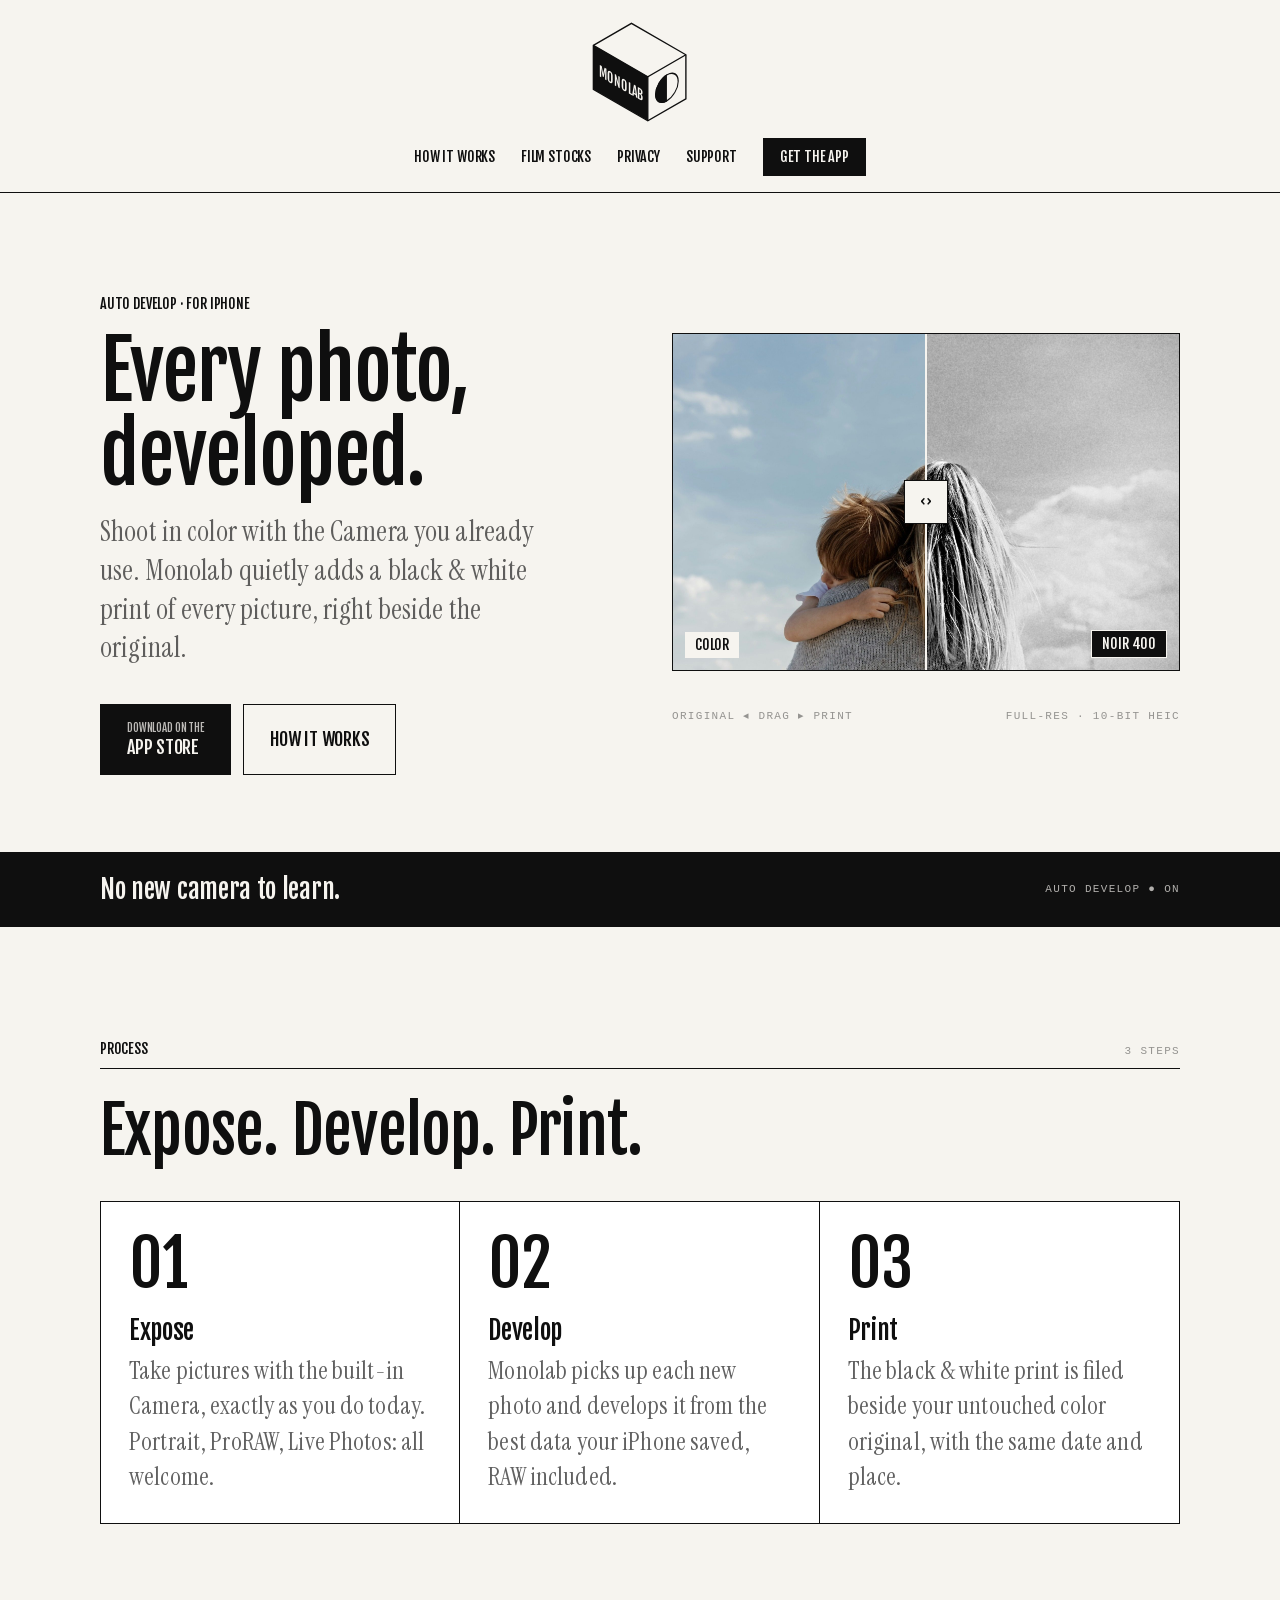
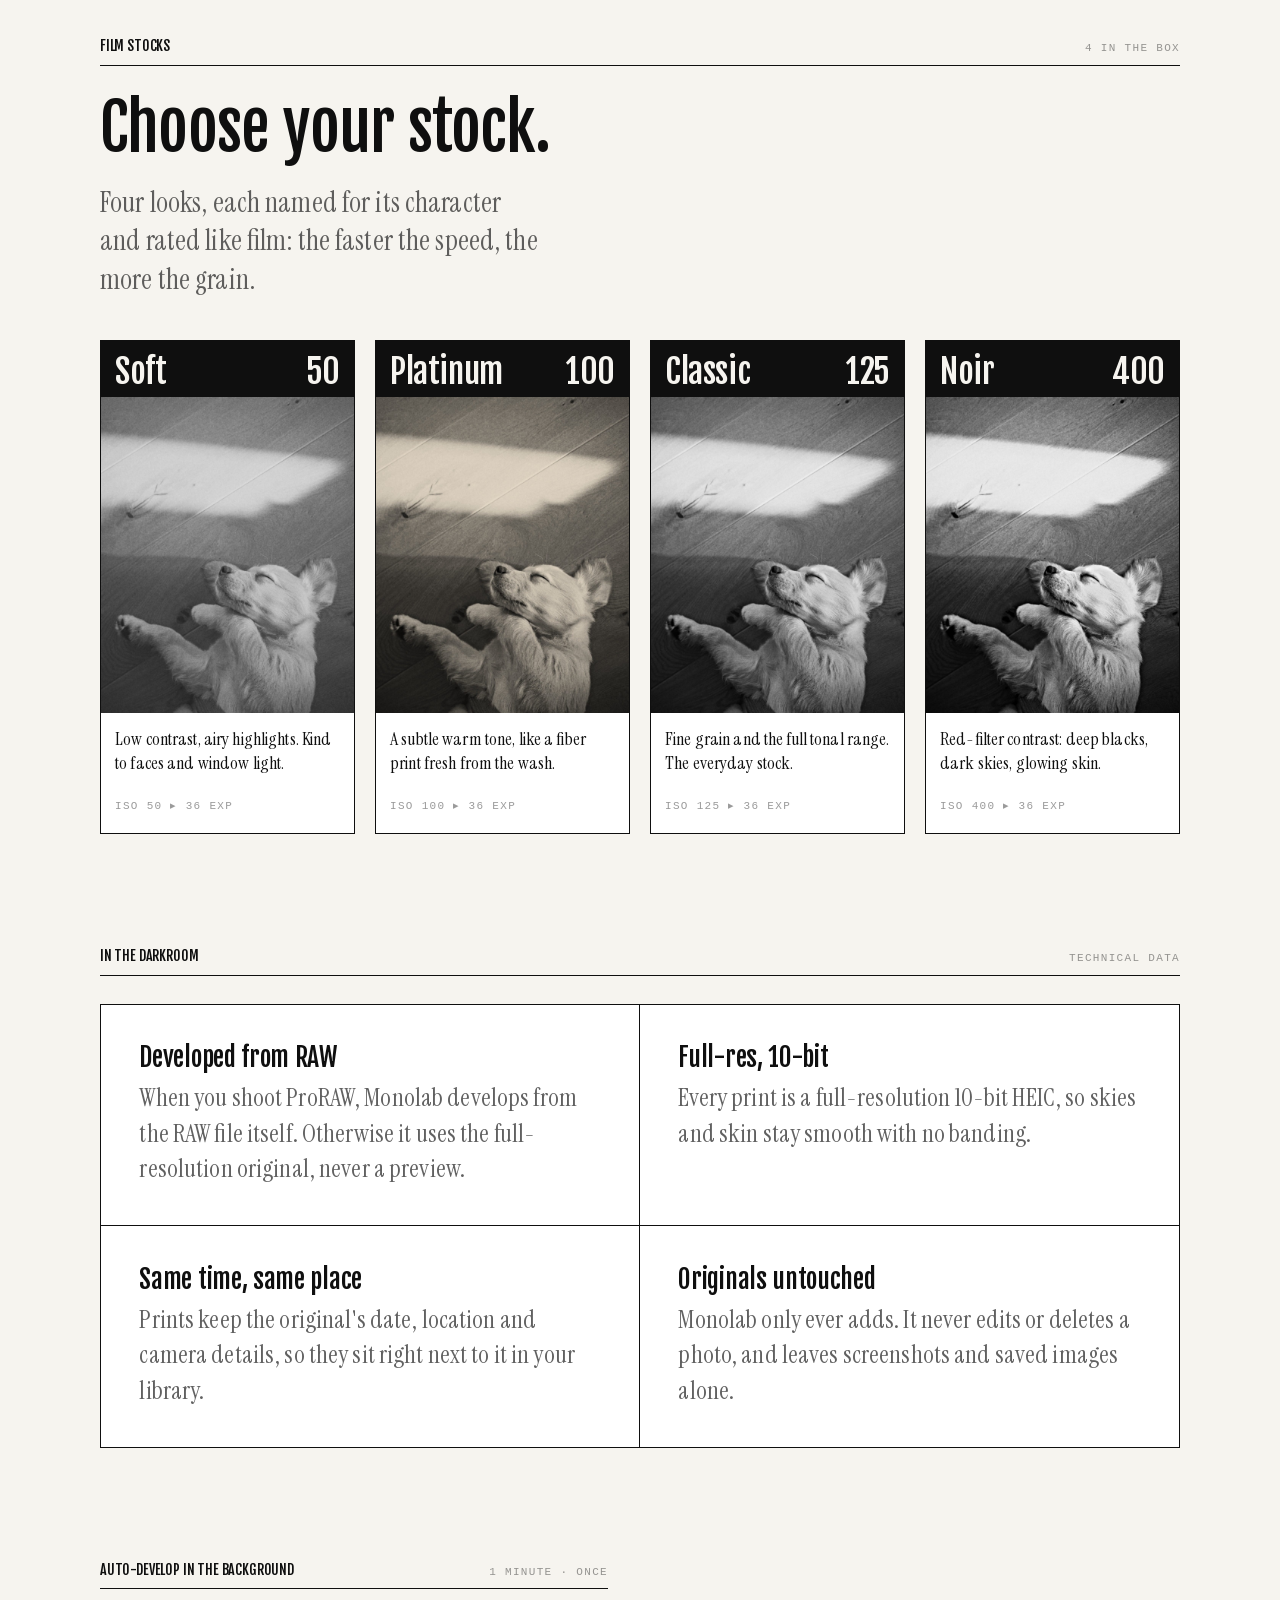
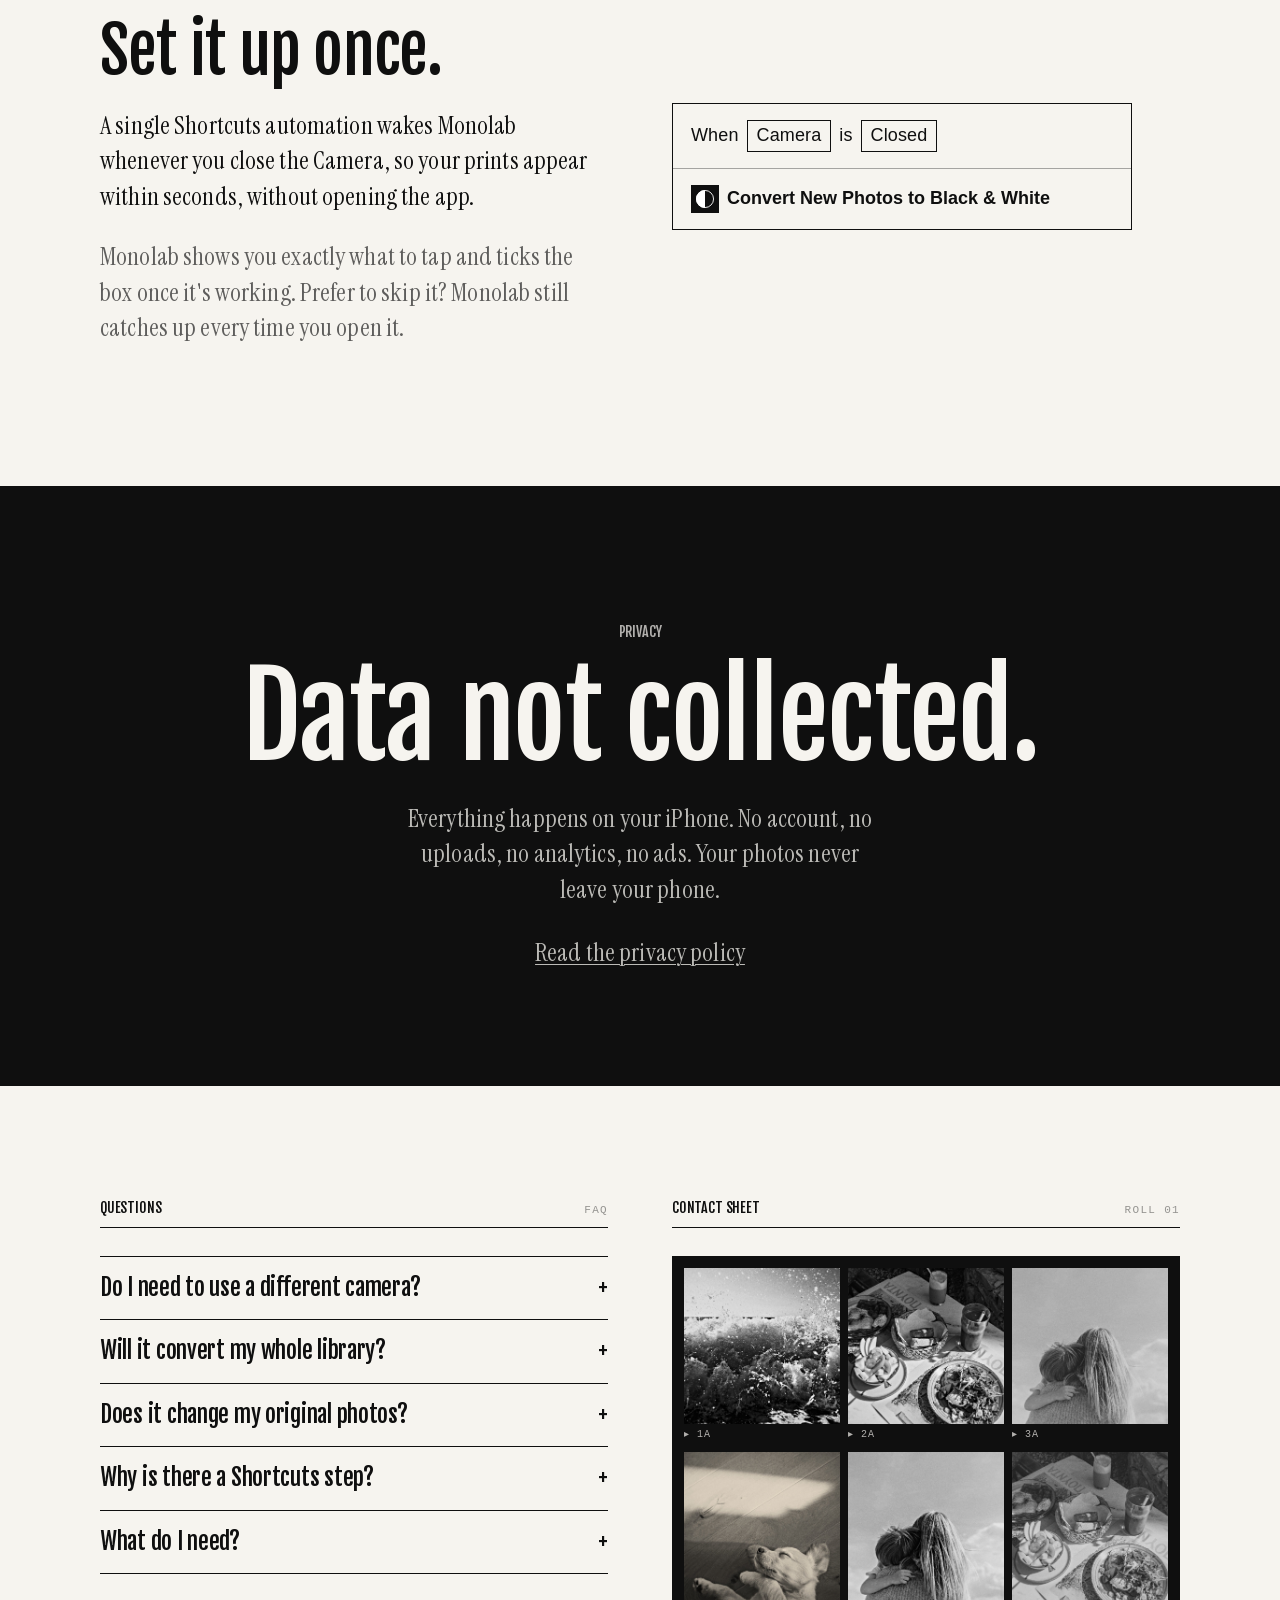
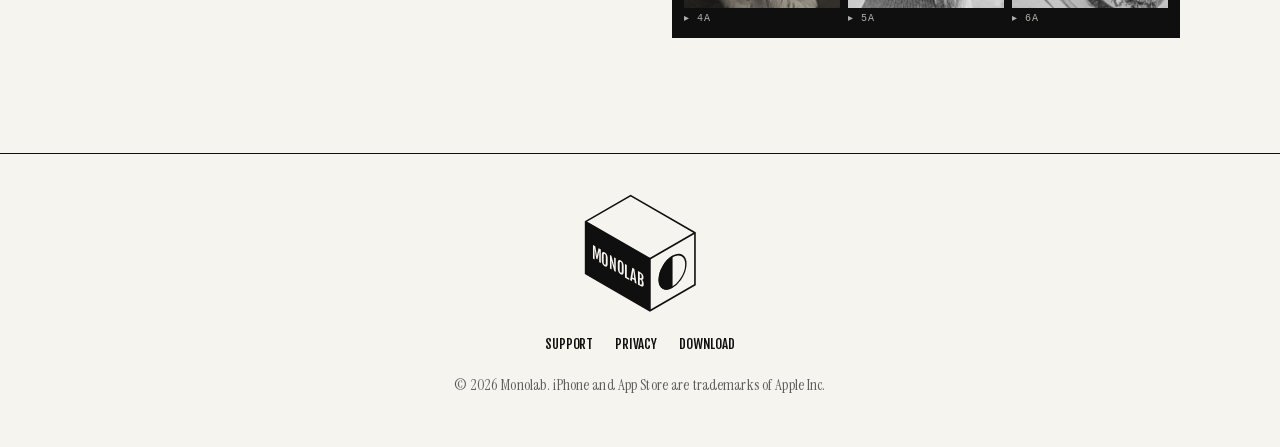
==== index.html @ 135d8c30 "Publish the Monolab website: home, support and privacy pages Copied from website/ in the app reposit" ====
<!doctype html>
<html lang="en">
<head>
  <meta charset="utf-8">
  <meta name="viewport" content="width=device-width, initial-scale=1">
  <title>Monolab — Every photo, developed in black &amp; white</title>
  <meta name="description" content="Shoot in color with the iPhone Camera. Monolab develops a black & white print of every photo, automatically, from the best data your iPhone saved.">
  <meta property="og:title" content="Monolab — Every photo, developed">
  <meta property="og:description" content="Shoot in color. Monolab adds a black & white print of every photo, automatically.">
  <meta property="og:image" content="images/family-noir.jpg">
  <meta name="theme-color" content="#f6f4ef">
  <link rel="icon" href="images/icon.png">
  <link rel="apple-touch-icon" href="images/icon.png">
  <link rel="preload" href="fonts/FjallaOne-Regular.woff2" as="font" type="font/woff2" crossorigin>
  <link rel="preload" href="fonts/InstrumentSerif-Regular.woff2" as="font" type="font/woff2" crossorigin>
  <link rel="stylesheet" href="styles.css">
</head>
<body>

<header class="site-header">
  <div class="wrap">
    <a class="wordmark" href="./" aria-label="Monolab home"><svg class="wordmark" viewBox="-1.36 -1.36 95.27 100.16" width="95.27" height="100.16" role="img" aria-label="Monolab"><polygon points="0,22 38.11,0 92.54,31.43 54.44,53.43" fill="#f6f4ef"/><g transform="matrix(0.87,0.5,0,1,0,22)"><rect width="62.86" height="44" fill="#0f0f0f"/><text x="31.43" y="27.81" font-family="Fjalla One" font-size="13.83" letter-spacing="-0.17" fill="#f6f4ef" text-anchor="middle">MONOLAB</text></g><g transform="matrix(0.87,-0.5,0,1,54.44,53.43)"><rect width="44" height="44" fill="#f6f4ef"/><circle cx="22" cy="22" r="12.96" fill="none" stroke="#0f0f0f" stroke-width="1.36"/><path d="M22 8.36a13.64 13.64 0 0 0 0 27.28z" fill="#0f0f0f"/></g><g fill="none" stroke="#0f0f0f" stroke-width="1.36" stroke-linejoin="miter" stroke-linecap="butt"><polygon points="0,22 38.11,0 92.54,31.43 92.54,75.43 54.44,97.43 0,66"/><polyline points="0,22 54.44,53.43 92.54,31.43"/><polyline points="54.44,53.43 54.44,97.43"/></g></svg></a>
    <nav class="nav" aria-label="Main">
      <a href="#how">How it works</a>
      <a href="#stocks">Film stocks</a>
      <a href="#privacy">Privacy</a>
      <a href="support.html">Support</a>
      <!-- Replace # with your App Store link once the app is live. -->
      <a class="btn" href="#download">Get the app</a>
    </nav>
  </div>
</header>

<main>

  <section class="hero">
    <div class="wrap hero-grid">
      <div>
        <p class="label">Auto develop · for iPhone</p>
        <h1 class="h-display" style="margin-top:18px">Every photo, developed.</h1>
        <p class="lede">Shoot in color with the Camera you already use. Monolab quietly adds a black &amp; white print of every picture, right beside the original.</p>
        <div class="cta" id="download">
          <!-- Swap for Apple's official "Download on the App Store" badge and your app link at launch. -->
          <a class="btn" href="#"><span><small>Download on the</small>App Store</span></a>
          <a class="btn btn--ghost" href="#how">How it works</a>
        </div>
      </div>

      <figure style="margin:0">
        <div class="compare" style="--pos:50%">
          <img src="images/family-color.jpg" alt="A color photo of a mother carrying her child under a blue, cloudy sky" width="2000" height="1333">
          <img class="after" src="images/family-noir.jpg" alt="The same photo developed by Monolab in black and white, with a darkened sky" width="2000" height="1333">
          <div class="divider"></div>
          <div class="handle" aria-hidden="true">‹›</div>
          <span class="tag tag--left label">Color</span>
          <span class="tag tag--right label">Noir 400</span>
          <input type="range" min="0" max="100" value="50" aria-label="Drag to compare the color original and the black and white print">
        </div>
        <figcaption class="caption"><span class="edge">ORIGINAL ◂ DRAG ▸ PRINT</span><span class="edge">FULL-RES · 10-BIT HEIC</span></figcaption>
      </figure>
    </div>
  </section>

  <div class="strip">
    <div class="wrap">
      <p class="h3">No new camera to learn.</p>
      <p class="edge">AUTO DEVELOP ● ON</p>
    </div>
  </div>

  <section class="section" id="how">
    <div class="wrap">
      <div class="section-label"><span class="label">Process</span><span class="edge">3 STEPS</span></div>
      <h2 class="h2">Expose. Develop. Print.</h2>
      <div class="box steps" style="margin-top:36px">
        <div>
          <span class="num">01</span>
          <h3 class="h3">Expose</h3>
          <p>Take pictures with the built-in Camera, exactly as you do today. Portrait, ProRAW, Live Photos: all welcome.</p>
        </div>
        <div>
          <span class="num">02</span>
          <h3 class="h3">Develop</h3>
          <p>Monolab picks up each new photo and develops it from the best data your iPhone saved, RAW included.</p>
        </div>
        <div>
          <span class="num">03</span>
          <h3 class="h3">Print</h3>
          <p>The black &amp; white print is filed beside your untouched color original, with the same date and place.</p>
        </div>
      </div>
    </div>
  </section>

  <section class="section" id="stocks">
    <div class="wrap">
      <div class="section-label"><span class="label">Film stocks</span><span class="edge">4 IN THE BOX</span></div>
      <h2 class="h2">Choose your stock.</h2>
      <p class="lede" style="margin-bottom:40px">Four looks, each named for its character and rated like film: the faster the speed, the more the grain.</p>
      <div class="stocks">
        <article class="stock">
          <header><span class="stock-name">Soft</span><span class="stock-speed">50</span></header>
          <img src="images/dog-soft.jpg" alt="A puppy asleep in a patch of sunlight, in the Soft look" loading="lazy" width="1333" height="2000" style="object-position:50% 78%">
          <div class="body"><p>Low contrast, airy highlights. Kind to faces and window light.</p><span class="edge">ISO 50 ▸ 36 EXP</span></div>
        </article>
        <article class="stock">
          <header><span class="stock-name">Platinum</span><span class="stock-speed">100</span></header>
          <img src="images/dog-platinum.jpg" alt="The sleeping puppy in the warm-toned Platinum look" loading="lazy" width="1333" height="2000" style="object-position:50% 78%">
          <div class="body"><p>A subtle warm tone, like a fiber print fresh from the wash.</p><span class="edge">ISO 100 ▸ 36 EXP</span></div>
        </article>
        <article class="stock">
          <header><span class="stock-name">Classic</span><span class="stock-speed">125</span></header>
          <img src="images/dog-classic.jpg" alt="The sleeping puppy in the Classic look" loading="lazy" width="1333" height="2000" style="object-position:50% 78%">
          <div class="body"><p>Fine grain and the full tonal range. The everyday stock.</p><span class="edge">ISO 125 ▸ 36 EXP</span></div>
        </article>
        <article class="stock">
          <header><span class="stock-name">Noir</span><span class="stock-speed">400</span></header>
          <img src="images/dog-noir.jpg" alt="The sleeping puppy in the high-contrast Noir look" loading="lazy" width="1333" height="2000" style="object-position:50% 78%">
          <div class="body"><p>Red-filter contrast: deep blacks, dark skies, glowing skin.</p><span class="edge">ISO 400 ▸ 36 EXP</span></div>
        </article>
      </div>
    </div>
  </section>

  <section class="section">
    <div class="wrap">
      <div class="section-label"><span class="label">In the darkroom</span><span class="edge">TECHNICAL DATA</span></div>
      <div class="features">
        <div>
          <h3 class="h3">Developed from RAW</h3>
          <p>When you shoot ProRAW, Monolab develops from the RAW file itself. Otherwise it uses the full-resolution original, never a preview.</p>
        </div>
        <div>
          <h3 class="h3">Full-res, 10-bit</h3>
          <p>Every print is a full-resolution 10-bit HEIC, so skies and skin stay smooth with no banding.</p>
        </div>
        <div>
          <h3 class="h3">Same time, same place</h3>
          <p>Prints keep the original's date, location and camera details, so they sit right next to it in your library.</p>
        </div>
        <div>
          <h3 class="h3">Originals untouched</h3>
          <p>Monolab only ever adds. It never edits or deletes a photo, and leaves screenshots and saved images alone.</p>
        </div>
      </div>
    </div>
  </section>

  <section class="section">
    <div class="wrap split">
      <div>
        <div class="section-label"><span class="label">Auto-develop in the background</span><span class="edge">1 MINUTE · ONCE</span></div>
        <h2 class="h2">Set it up once.</h2>
        <div class="prose">
          <p>A single Shortcuts automation wakes Monolab whenever you close the Camera, so your prints appear within seconds, without opening the app.</p>
          <p class="muted">Monolab shows you exactly what to tap and ticks the box once it's working. Prefer to skip it? Monolab still catches up every time you open it.</p>
        </div>
      </div>
      <div class="automation" role="img" aria-label="Shortcuts automation: When Camera is Closed, Convert New Photos to Black and White">
        <div class="row">When <span class="token">Camera</span> is <span class="token">Closed</span></div>
        <div class="row">
          <span class="icon"><svg viewBox="0 0 32 32" aria-hidden="true"><circle cx="16" cy="16" r="15.2" fill="none" stroke="#fff" stroke-width="1.6"/><path d="M16 0a16 16 0 0 0 0 32z" fill="#fff"/></svg></span>
          <strong>Convert New Photos to Black &amp; White</strong>
        </div>
      </div>
    </div>
  </section>

  <section class="privacy-band" id="privacy">
    <div class="wrap">
      <p class="label" style="color:rgba(246,244,239,.7)">Privacy</p>
      <p class="h-display" style="margin-top:18px">Data not collected.</p>
      <p>Everything happens on your iPhone. No account, no uploads, no analytics, no ads. Your photos never leave your phone.</p>
      <p style="margin-top:28px"><a href="privacy.html">Read the privacy policy</a></p>
    </div>
  </section>

  <section class="section" style="padding-top:clamp(64px,9vw,120px)">
    <div class="wrap split" style="align-items:start">
      <div>
        <div class="section-label"><span class="label">Questions</span><span class="edge">FAQ</span></div>
        <div class="faq">
          <details>
            <summary>Do I need to use a different camera?</summary>
            <p>No. Keep using the iPhone's built-in Camera app. Monolab works in the background and adds the black &amp; white prints for you.</p>
          </details>
          <details>
            <summary>Will it convert my whole library?</summary>
            <p>No. Monolab only develops photos taken while “Make black and white copies” is ticked, and skips screenshots and images saved from other apps.</p>
          </details>
          <details>
            <summary>Does it change my original photos?</summary>
            <p>Never. Your color originals stay exactly as they are; Monolab only adds new black &amp; white copies.</p>
          </details>
          <details>
            <summary>Why is there a Shortcuts step?</summary>
            <p>iPhone doesn't let apps run in the background all the time, and only you can create automations. The one-time automation lets iOS wake Monolab whenever you close the Camera.</p>
          </details>
          <details>
            <summary>What do I need?</summary>
            <p>An iPhone running iOS 17 or later. ProRAW is used automatically on iPhones that support it, when you shoot in ProRAW.</p>
          </details>
        </div>
      </div>
      <div>
        <div class="section-label"><span class="label">Contact sheet</span><span class="edge">ROLL 01</span></div>
        <div class="contact">
          <figure><img src="images/beach-noir.jpg" alt=""><figcaption>▸ 1A</figcaption></figure>
          <figure><img src="images/food-classic.jpg" alt=""><figcaption>▸ 2A</figcaption></figure>
          <figure><img src="images/family-soft.jpg" alt=""><figcaption>▸ 3A</figcaption></figure>
          <figure><img src="images/dog-platinum.jpg" alt=""><figcaption>▸ 4A</figcaption></figure>
          <figure><img src="images/family-classic.jpg" alt=""><figcaption>▸ 5A</figcaption></figure>
          <figure><img src="images/food-soft.jpg" alt=""><figcaption>▸ 6A</figcaption></figure>
        </div>
      </div>
    </div>
  </section>

</main>

<footer class="site-footer">
  <div class="wrap" style="text-align:center">
    <div class="row">
      <a class="wordmark" href="./" aria-label="Monolab home"><svg class="wordmark" viewBox="-1.61 -1.61 112.59 118.37" width="112.59" height="118.37" role="img" aria-label="Monolab"><polygon points="0,26 45.03,0 109.37,37.14 64.33,63.14" fill="#f6f4ef"/><g transform="matrix(0.87,0.5,0,1,0,26)"><rect width="74.29" height="52" fill="#0f0f0f"/><text x="37.14" y="32.86" font-family="Fjalla One" font-size="16.34" letter-spacing="-0.2" fill="#f6f4ef" text-anchor="middle">MONOLAB</text></g><g transform="matrix(0.87,-0.5,0,1,64.33,63.14)"><rect width="52" height="52" fill="#f6f4ef"/><circle cx="26" cy="26" r="15.31" fill="none" stroke="#0f0f0f" stroke-width="1.61"/><path d="M26 9.88a16.12 16.12 0 0 0 0 32.24z" fill="#0f0f0f"/></g><g fill="none" stroke="#0f0f0f" stroke-width="1.61" stroke-linejoin="miter" stroke-linecap="butt"><polygon points="0,26 45.03,0 109.37,37.14 109.37,89.14 64.33,115.14 0,78"/><polyline points="0,26 64.33,63.14 109.37,37.14"/><polyline points="64.33,63.14 64.33,115.14"/></g></svg></a>
      <nav aria-label="Footer">
        <a href="support.html">Support</a>
        <a href="privacy.html">Privacy</a>
        <a href="#download">Download</a>
      </nav>
    </div>
    <small>© 2026 Monolab. iPhone and App Store are trademarks of Apple Inc.</small>
  </div>
</footer>

<script>
  // Before/after slider: keep the CSS variable in step with the range input.
  document.querySelectorAll('.compare').forEach(function (el) {
    var input = el.querySelector('input');
    var update = function () { el.style.setProperty('--pos', input.value + '%'); };
    input.addEventListener('input', update);
    update();
  });
</script>
</body>
</html>
---- styles.css ----
/* Monolab — black & white film packaging, on the web.
   Headlines: Fjalla One, a condensed display sans.
   Body: Instrument Serif, a refined, slightly condensed serif. */

@font-face {
  font-family: "Fjalla One";
  src: url("fonts/FjallaOne-Regular.woff2") format("woff2");
  font-weight: 400;
  font-display: swap;
}
@font-face {
  font-family: "Instrument Serif";
  src: url("fonts/InstrumentSerif-Regular.woff2") format("woff2");
  font-weight: 400;
  font-style: normal;
  font-display: swap;
}
@font-face {
  font-family: "Instrument Serif";
  src: url("fonts/InstrumentSerif-Italic.woff2") format("woff2");
  font-weight: 400;
  font-style: italic;
  font-display: swap;
}

:root {
  color-scheme: light;
  --paper: #f6f4ef;
  --panel: #ffffff;
  --ink: #0f0f0f;
  --ink-2: rgba(15, 15, 15, 0.66);
  --ink-3: rgba(15, 15, 15, 0.42);
  --rule: #0f0f0f;
  --border: 1.5px;

  --font-head: "Fjalla One", "Arial Narrow", "Helvetica Neue", Arial, sans-serif;
  --font-body: "Instrument Serif", Georgia, "Times New Roman", serif;
  /* Every piece of Fjalla One text uses this tracking. */
  --track-head: -0.012em;
  --font-edge: ui-monospace, "SF Mono", Menlo, Consolas, monospace;

  --gutter: clamp(16px, 4vw, 40px);
  --max: 1160px;
}

*, *::before, *::after { box-sizing: border-box; }

html { -webkit-text-size-adjust: 100%; }

body {
  margin: 0;
  overflow-x: hidden;
  background: var(--paper);
  color: var(--ink);
  font-family: var(--font-body);
  font-size: clamp(21px, 1.2vw + 16px, 25px);
  line-height: 1.42;
  font-feature-settings: "kern", "liga";
  -webkit-font-smoothing: antialiased;
  text-rendering: optimizeLegibility;
  font-synthesis-weight: none;
  letter-spacing: 0.005em;
}

img { display: block; max-width: 100%; height: auto; }

a { color: inherit; text-decoration-thickness: 1px; text-underline-offset: 3px; }
a:hover { text-decoration-thickness: 2px; }

:focus-visible { outline: 3px solid var(--ink); outline-offset: 3px; }

.wrap { width: 100%; max-width: var(--max); margin: 0 auto; padding: 0 var(--gutter); }

/* ---------- Type ---------- */

.h-display, .h1, .h2, .h3, .label, .btn, .stock-name, .stock-speed, .num {
  font-family: var(--font-head);
  font-weight: 400 !important;
  letter-spacing: var(--track-head);
  line-height: 1.06;
}
.h-display { line-height: 1.04; font-weight: 900; font-size: clamp(52px, 8.4vw, 124px); margin: 0; }
.hero .h-display { font-size: clamp(52px, 6.3vw, 94px); }
@media (max-width: 900px) { .hero .h-display { font-size: clamp(52px, 12vw, 104px); } }
.h1 { line-height: 1.05; font-weight: 900; font-size: clamp(44px, 7vw, 92px); margin: 0; }
.h2 { font-weight: 900; font-size: clamp(36px, 5vw, 64px); margin: 0 0 0.35em; }
.h3 { font-weight: 800; font-size: clamp(22px, 2vw, 28px); margin: 0 0 0.35em; letter-spacing: var(--track-head); line-height: 1.1; }
.label, .btn { text-transform: uppercase; }
.label { font-weight: 800; font-size: 14px; letter-spacing: var(--track-head); line-height: 1; }

.lede { font-size: clamp(22px, 1.6vw + 14px, 28px); line-height: 1.38; color: var(--ink-2); max-width: 34ch; margin: 0.6em 0 0; }
.prose p { max-width: 62ch; margin: 0 0 1em; }
.muted { color: var(--ink-2); }

.edge {
  font-family: var(--font-edge);
  font-size: 11px;
  letter-spacing: 0.12em;
  color: var(--ink-3);
  white-space: nowrap;
  overflow: hidden;
  text-overflow: clip;
}

/* ---------- Building blocks ---------- */

.box { background: var(--panel); border: var(--border) solid var(--rule); }
.band {
  display: flex; align-items: center; justify-content: space-between; gap: 12px;
  background: var(--ink); color: var(--paper);
  padding: 10px 16px;
}
.band .edge { color: rgba(246, 244, 239, 0.7); }

.section-label {
  display: flex; justify-content: space-between; align-items: baseline; gap: 12px;
  border-bottom: var(--border) solid var(--rule);
  padding-bottom: 8px; margin-bottom: 28px;
}

.btn {
  display: inline-flex; align-items: center; justify-content: center; gap: 10px;
  font-weight: 800; font-size: 18px; letter-spacing: var(--track-head); line-height: 1;
  padding: 18px 26px; text-decoration: none;
  background: var(--ink); color: var(--paper); border: var(--border) solid var(--ink);
}
.btn:hover { background: #2a2a2a; }
.btn--ghost { background: transparent; color: var(--ink); }
.btn--ghost:hover { background: var(--ink); color: var(--paper); }
.btn small { display: block; font-size: 11px; letter-spacing: var(--track-head); opacity: 0.75; margin-bottom: 4px; }

/* ---------- Header ---------- */

.site-header { border-bottom: var(--border) solid var(--rule); background: var(--paper); }
/* The film-box wordmark sits centred, with the navigation beneath it. */
.site-header .wrap { display: flex; flex-direction: column; align-items: center; gap: 16px; padding-top: 22px; padding-bottom: 16px; }
.wordmark { display: inline-block; line-height: 0; text-decoration: none; }
.wordmark svg { display: block; height: auto; }
.nav { display: flex; align-items: center; justify-content: center; flex-wrap: wrap; gap: 12px 26px; }
.nav a { font-family: var(--font-head); font-weight: 700; text-transform: uppercase; font-size: 14px; letter-spacing: var(--track-head); text-decoration: none; }
.nav a:hover { text-decoration: underline; }
.nav .btn { padding: 11px 16px; font-size: 14px; }
@media (max-width: 760px) { .nav a:not(.btn) { display: none; } }

/* ---------- Hero ---------- */

.hero { padding: clamp(40px, 7vw, 96px) 0 clamp(40px, 6vw, 80px); }
.hero-grid { display: grid; grid-template-columns: minmax(0, 1fr) minmax(0, 1fr); gap: clamp(28px, 5vw, 72px); align-items: center; }
@media (max-width: 900px) { .hero-grid { grid-template-columns: minmax(0, 1fr); } }
.hero .cta { display: flex; flex-wrap: wrap; gap: 12px; margin-top: 36px; }
.hero .edge { margin-top: 28px; }

/* Before/after comparison */
.compare { position: relative; overflow: hidden; border: var(--border) solid var(--rule); background: var(--ink); aspect-ratio: 3 / 2; user-select: none; touch-action: pan-y; }
.compare img { position: absolute; inset: 0; width: 100%; height: 100%; object-fit: cover; }
.compare .after { clip-path: inset(0 0 0 var(--pos, 50%)); }
.compare .divider { position: absolute; top: 0; bottom: 0; left: var(--pos, 50%); width: 2px; background: var(--paper); transform: translateX(-1px); pointer-events: none; }
.compare .handle {
  position: absolute; top: 50%; left: var(--pos, 50%); transform: translate(-50%, -50%);
  width: 44px; height: 44px; background: var(--paper); border: var(--border) solid var(--ink);
  display: grid; place-items: center; pointer-events: none;
  font-family: var(--font-head); font-weight: 900; font-size: 15px;
}
.compare input { position: absolute; inset: 0; width: 100%; height: 100%; opacity: 0; cursor: ew-resize; margin: 0; }
.compare .tag { position: absolute; bottom: 12px; padding: 6px 10px; background: var(--paper); color: var(--ink); }
.compare .tag--left { left: 12px; }
.compare .tag--right { right: 12px; background: var(--ink); color: var(--paper); border: 1px solid var(--paper); }
.caption { margin-top: 10px; display: flex; justify-content: space-between; gap: 12px; }

/* ---------- Strip (black band across the page) ---------- */

.strip { background: var(--ink); color: var(--paper); padding: 18px 0; border-block: var(--border) solid var(--ink); }
.strip .wrap { display: flex; justify-content: space-between; align-items: center; gap: 24px; flex-wrap: wrap; }
.strip .h3 { margin: 0; }
.strip .edge { color: rgba(246, 244, 239, 0.7); }

/* ---------- Sections ---------- */

.section { padding: clamp(64px, 9vw, 120px) 0; }
.section + .section { padding-top: 0; }

.steps { display: grid; grid-template-columns: repeat(3, 1fr); }
.steps > div { padding: 28px; border-right: var(--border) solid var(--rule); }
.steps > div:last-child { border-right: 0; }
.steps .num { font-weight: 900; font-size: 64px; display: block; margin-bottom: 18px; }
.steps p { margin: 0; color: var(--ink-2); }
@media (max-width: 800px) {
  .steps { grid-template-columns: 1fr; }
  .steps > div { border-right: 0; border-bottom: var(--border) solid var(--rule); }
  .steps > div:last-child { border-bottom: 0; }
}

/* Film stock boxes */
.stocks { display: grid; grid-template-columns: repeat(4, 1fr); gap: 20px; }
@media (max-width: 960px) { .stocks { grid-template-columns: repeat(2, 1fr); } }
@media (max-width: 520px) {
  .stocks { gap: 12px; }
  .stock-name, .stock-speed { font-size: 22px; }
  .stock header { padding: 9px 10px 6px; }
  .stock .body { padding: 10px; }
  .stock .body p { font-size: 16px; }
}
.stock { background: var(--panel); border: var(--border) solid var(--rule); display: flex; flex-direction: column; }
.stock header { display: flex; justify-content: space-between; align-items: baseline; background: var(--ink); color: var(--paper); padding: 12px 14px 8px; }
.stock-name, .stock-speed { font-weight: 900; font-size: 34px; letter-spacing: var(--track-head); }
.stock img { aspect-ratio: 4 / 5; object-fit: cover; width: 100%; }
.stock .body { padding: 14px; }
.stock .body p { margin: 0 0 8px; font-size: 18px; line-height: 1.35; }

/* Feature grid */
.features { display: grid; grid-template-columns: repeat(2, 1fr); border: var(--border) solid var(--rule); background: var(--panel); }
.features > div { padding: clamp(24px, 3vw, 40px); border-bottom: var(--border) solid var(--rule); }
.features > div:nth-child(odd) { border-right: var(--border) solid var(--rule); }
.features > div:nth-last-child(-n + 2) { border-bottom: 0; }
.features p { margin: 0; color: var(--ink-2); }
@media (max-width: 760px) {
  .features { grid-template-columns: 1fr; }
  .features > div:nth-child(odd) { border-right: 0; }
  .features > div:nth-last-child(2) { border-bottom: var(--border) solid var(--rule); }
}

/* Split layout */
.split { display: grid; grid-template-columns: minmax(0, 1fr) minmax(0, 1fr); gap: clamp(28px, 5vw, 72px); align-items: center; }
@media (max-width: 860px) { .split { grid-template-columns: minmax(0, 1fr); } }

/* Shortcuts automation drawing */
/* Line drawing of the Shortcuts automation, in the house style: ink on paper, square corners. */
.automation { background: var(--paper); border: var(--border) solid var(--rule); font-family: -apple-system, BlinkMacSystemFont, "Helvetica Neue", Arial, sans-serif; font-size: 18px; max-width: 460px; color: var(--ink); }
.automation .row { padding: 16px 18px; display: flex; align-items: center; gap: 8px; flex-wrap: wrap; }
.automation .row + .row { border-top: 1px solid rgba(15, 15, 15, 0.35); }
.automation .token { border: 1px solid var(--ink); padding: 2px 9px; }
.automation .icon { width: 28px; height: 28px; background: var(--ink); display: grid; place-items: center; flex: none; }
.automation .icon svg { width: 18px; height: 18px; }
.automation strong { font-family: inherit; font-size: inherit; font-weight: 600; letter-spacing: 0; }

/* Privacy statement */
.privacy-band { background: var(--ink); color: var(--paper); padding: clamp(64px, 9vw, 120px) 0; text-align: center; }
.privacy-band .h-display { font-size: clamp(48px, 9vw, 120px); color: var(--paper); margin-left: auto; margin-right: auto; max-width: none; }
.privacy-band p { color: rgba(246, 244, 239, 0.75); max-width: 40ch; margin: 24px auto 0; }

/* FAQ */
.faq details { border-bottom: var(--border) solid var(--rule); padding: 18px 0; }
.faq details:first-of-type { border-top: var(--border) solid var(--rule); }
.faq summary { cursor: pointer; list-style: none; display: flex; justify-content: space-between; gap: 16px; font-family: var(--font-head); font-weight: 800; font-size: clamp(20px, 1.8vw, 24px); letter-spacing: var(--track-head); line-height: 1.15; }
.faq summary::-webkit-details-marker { display: none; }
.faq summary::after { content: "+"; font-weight: 900; }
.faq details[open] summary::after { content: "–"; }
.faq details p { margin: 12px 0 0; max-width: 64ch; color: var(--ink-2); }

/* Contact sheet */
.contact { background: var(--ink); padding: 12px; display: grid; grid-template-columns: repeat(3, 1fr); gap: 10px 8px; }
.contact figure { margin: 0; }
.contact img { aspect-ratio: 1; object-fit: cover; width: 100%; }
.contact figcaption { font-family: var(--font-edge); font-size: 10px; letter-spacing: 0.1em; color: rgba(246, 244, 239, 0.7); margin-top: 4px; }

/* ---------- Simple pages (privacy, support) ---------- */

.page { padding: clamp(48px, 7vw, 96px) 0; }
.page .prose h2 { font-family: var(--font-head); font-weight: 900; font-size: clamp(28px, 3.2vw, 40px); line-height: 1.05; letter-spacing: var(--track-head); margin: 1.6em 0 0.5em; }
.page .prose ul, .page .prose ol { padding-left: 1.2em; max-width: 62ch; }
.page .prose li { margin-bottom: 0.4em; }
.page .updated { margin-top: 18px; }

/* ---------- Footer ---------- */

.site-footer { border-top: var(--border) solid var(--rule); padding: 40px 0 56px; }
.site-footer .wrap { display: grid; gap: 22px; }
.site-footer .row { display: flex; flex-direction: column; align-items: center; gap: 22px; text-align: center; }
.site-footer nav { display: flex; justify-content: center; gap: 22px; flex-wrap: wrap; }
.site-footer nav a { font-family: var(--font-head); font-weight: 700; text-transform: uppercase; font-size: 13px; letter-spacing: var(--track-head); text-decoration: none; }
.site-footer small { font-size: 15px; color: var(--ink-2); }

@media (prefers-reduced-motion: no-preference) {
  .btn, .nav a { transition: background-color 120ms ease, color 120ms ease; }
}

/* Instrument Serif has no bold: emphasis inside body copy is set in the headline face instead. */
strong, b { font-family: var(--font-head); font-weight: 400; letter-spacing: var(--track-head); font-size: 0.92em; }
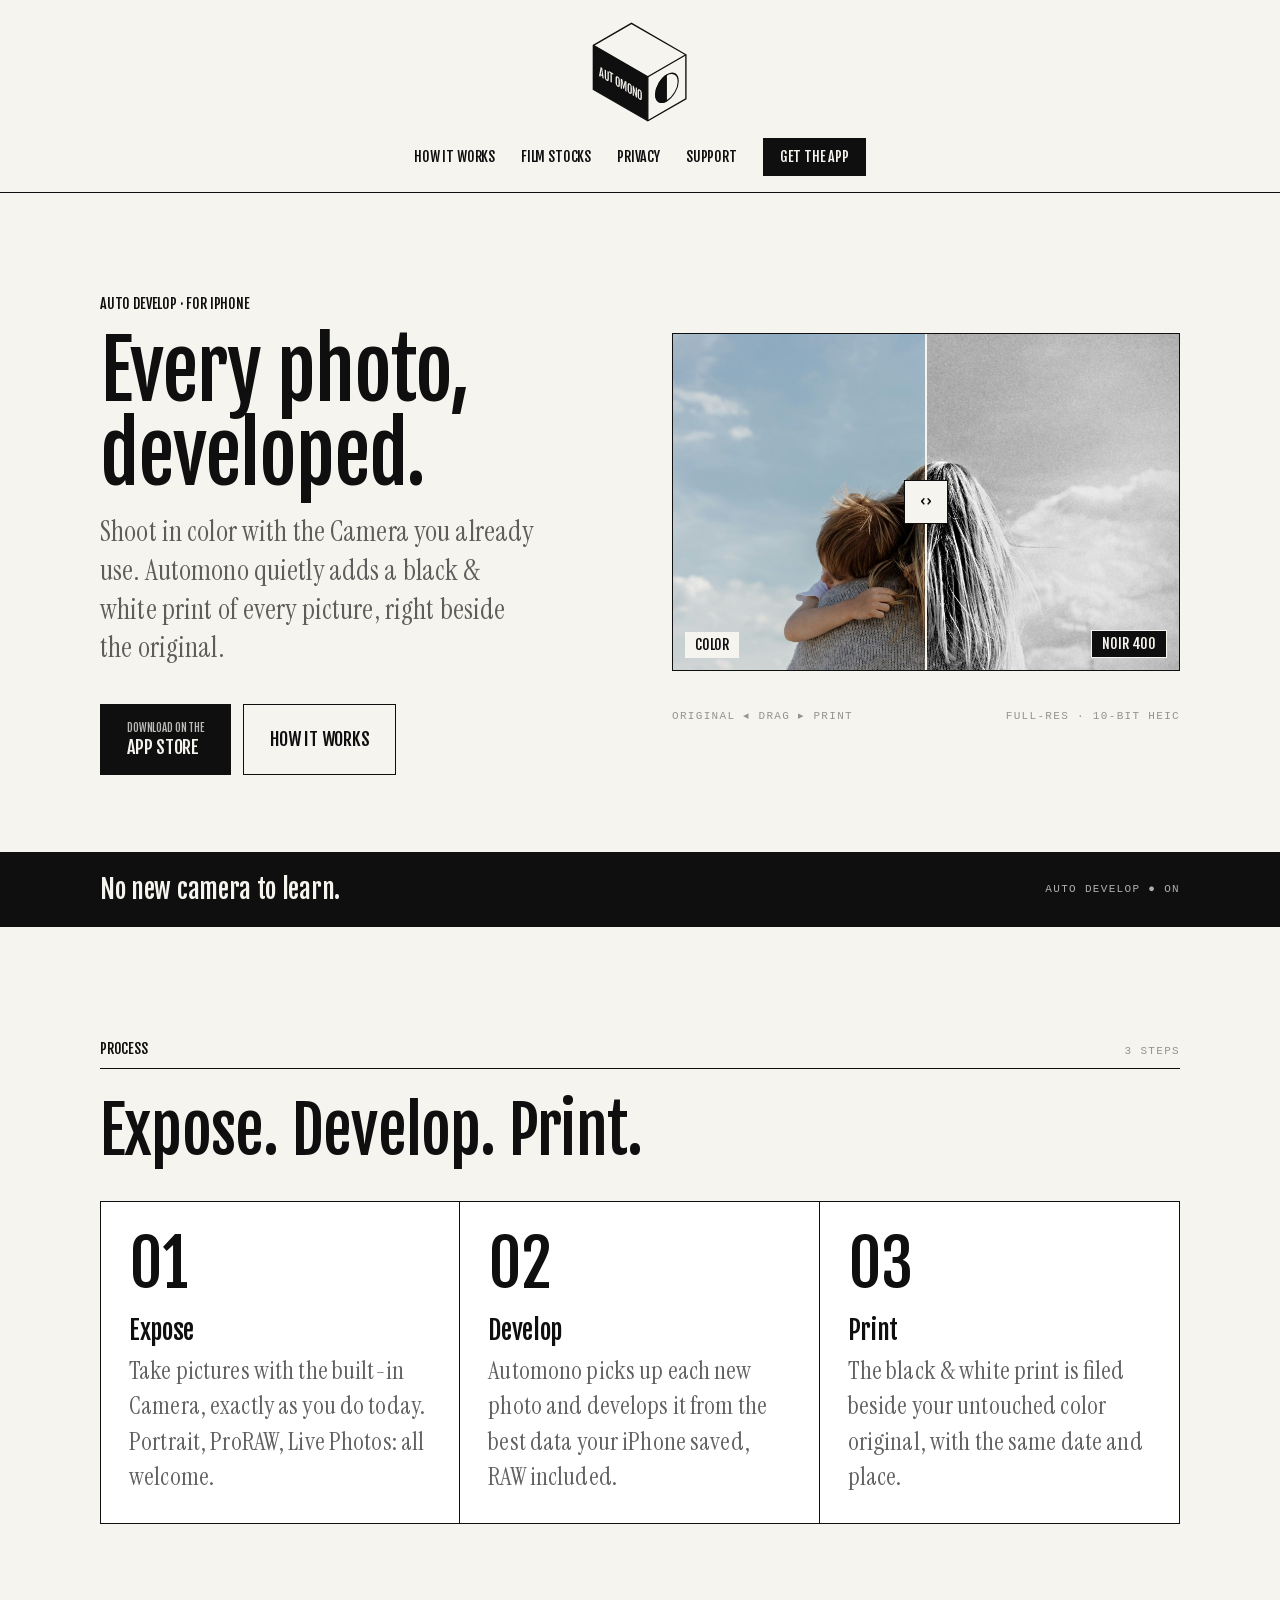
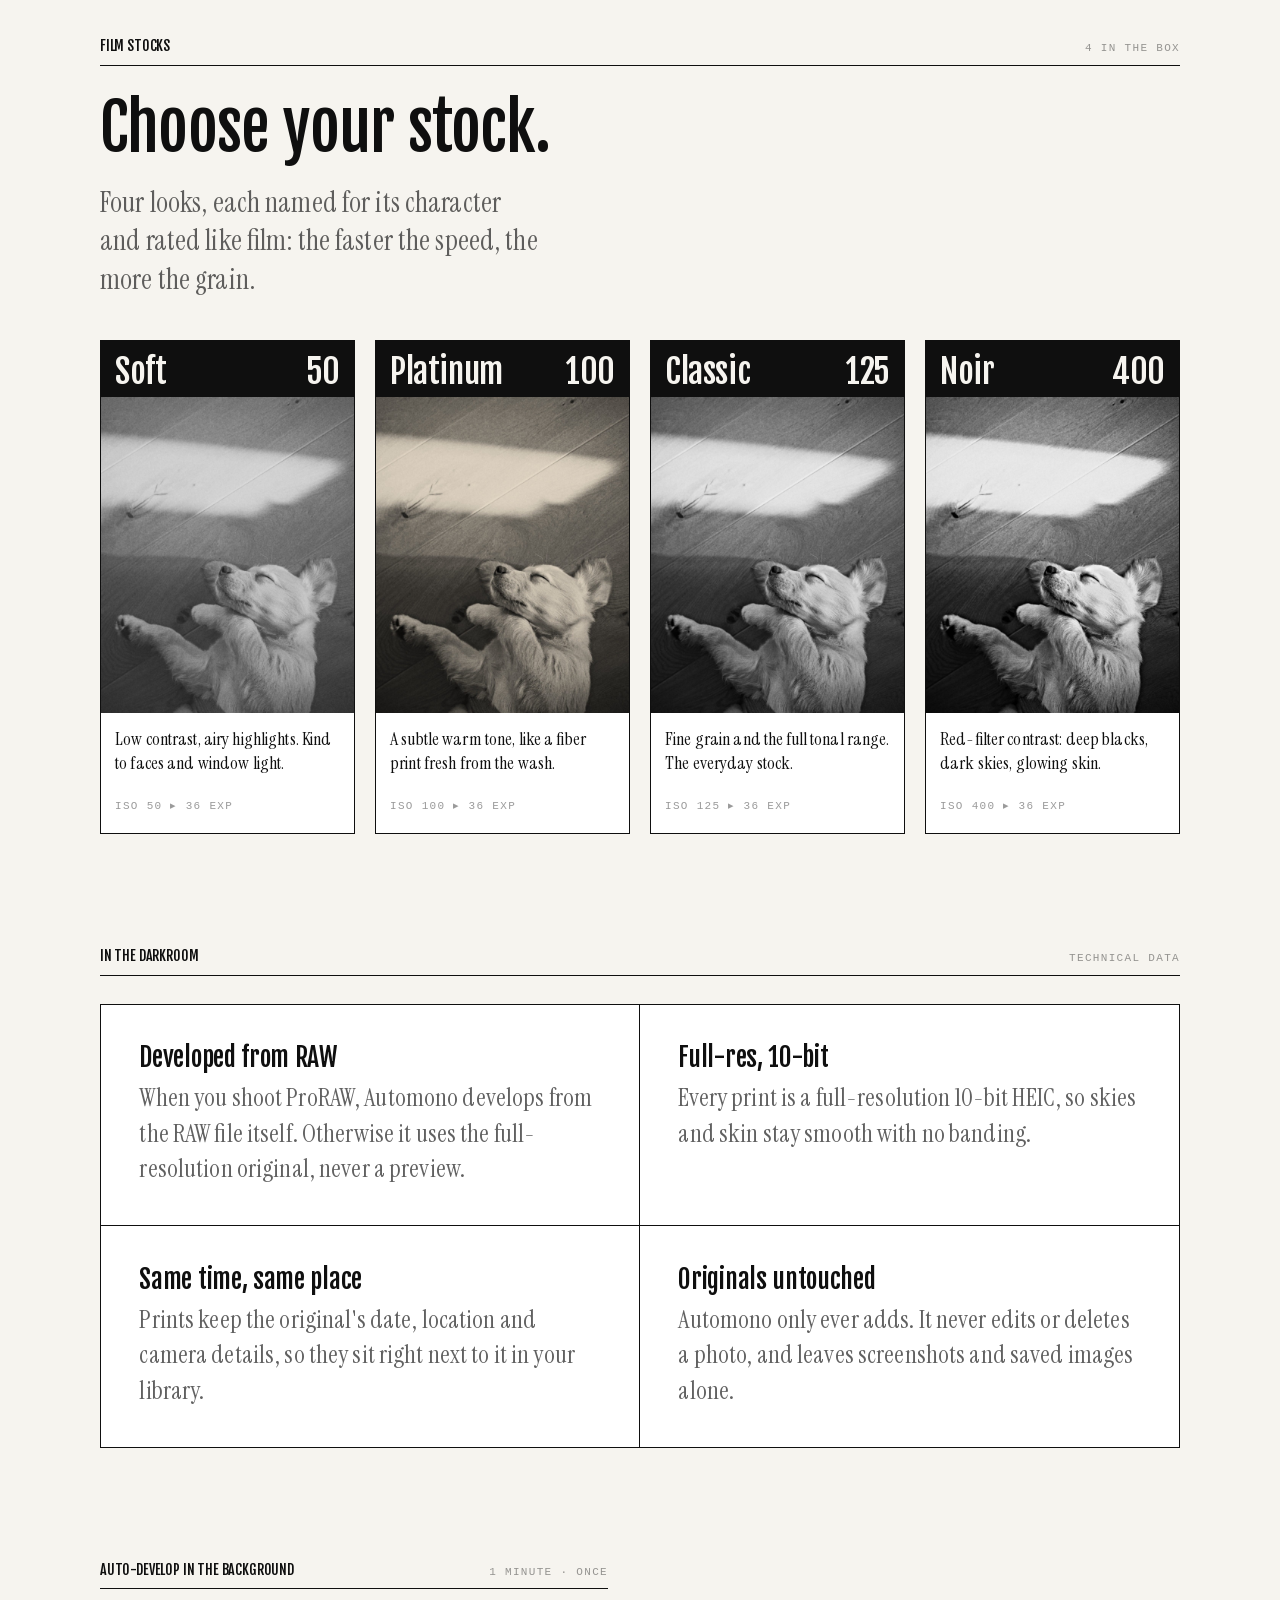
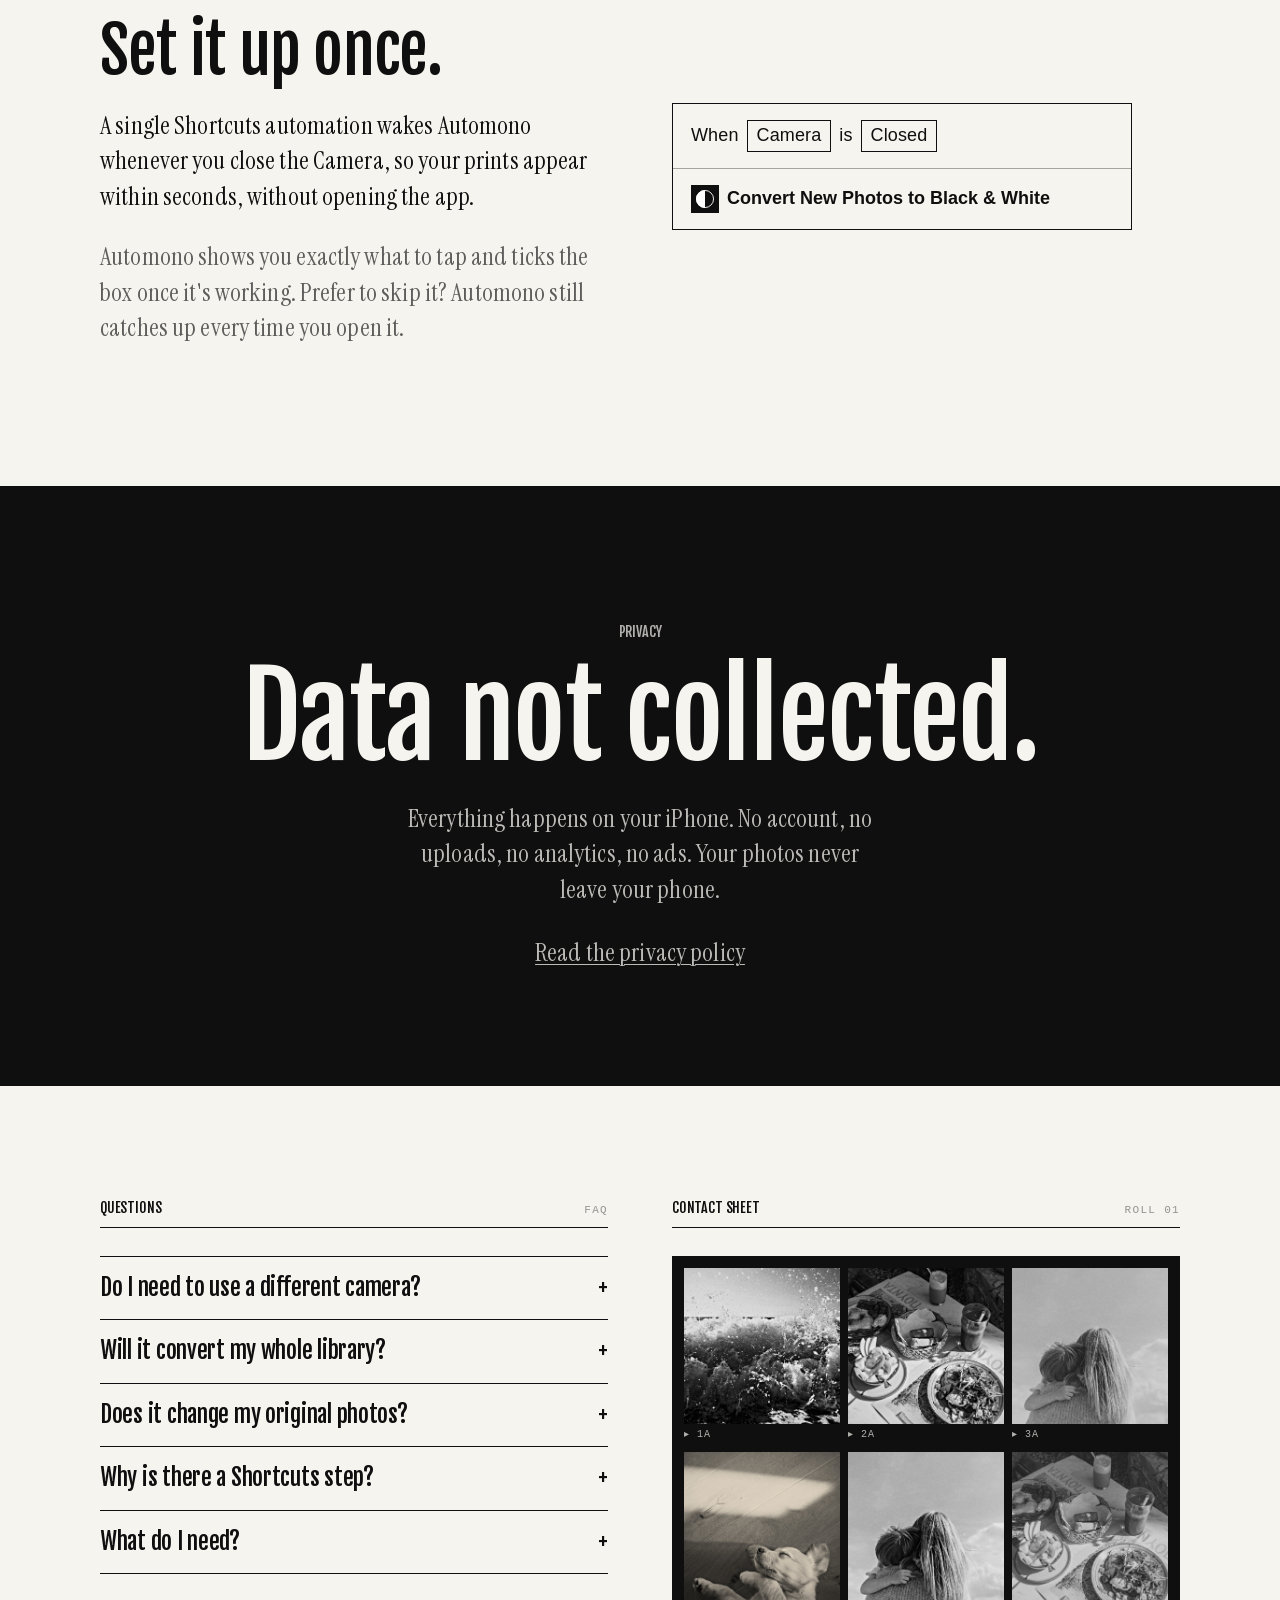
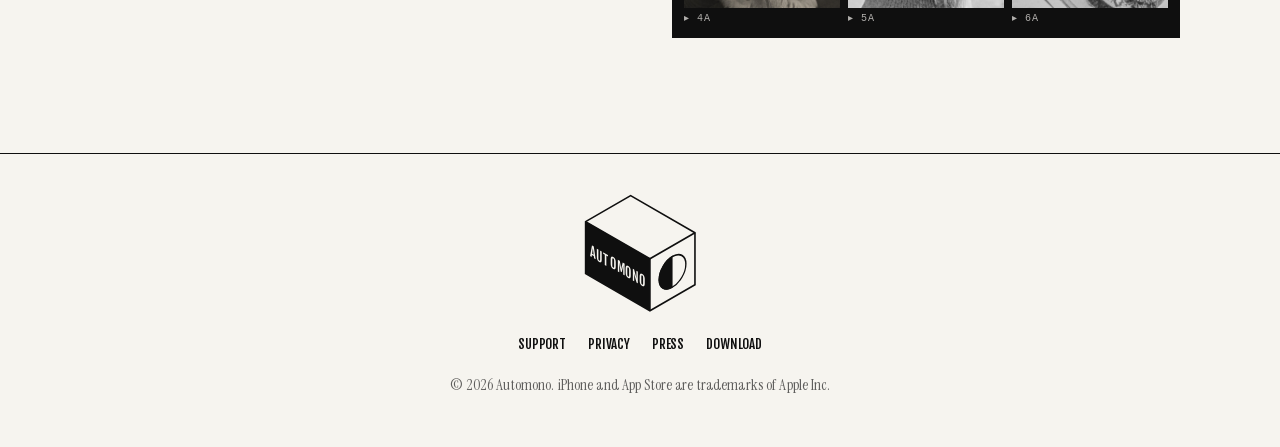
==== commit d93a98bb: "Rename to Automono, add the press page and App Store link Co-Authored-By: Claude Opus 5.5 <noreply@a" ====
--- a/index.html
+++ b/index.html
@@ -3,10 +3,10 @@
 <head>
   <meta charset="utf-8">
   <meta name="viewport" content="width=device-width, initial-scale=1">
-  <title>Monolab — Every photo, developed in black &amp; white</title>
-  <meta name="description" content="Shoot in color with the iPhone Camera. Monolab develops a black & white print of every photo, automatically, from the best data your iPhone saved.">
-  <meta property="og:title" content="Monolab — Every photo, developed">
-  <meta property="og:description" content="Shoot in color. Monolab adds a black & white print of every photo, automatically.">
+  <title>Automono — Every photo, developed in black &amp; white</title>
+  <meta name="description" content="Shoot in color with the iPhone Camera. Automono develops a black & white print of every photo, automatically, from the best data your iPhone saved.">
+  <meta property="og:title" content="Automono — Every photo, developed">
+  <meta property="og:description" content="Shoot in color. Automono adds a black & white print of every photo, automatically.">
   <meta property="og:image" content="images/family-noir.jpg">
   <meta name="theme-color" content="#f6f4ef">
   <link rel="icon" href="images/icon.png">
@@ -19,7 +19,7 @@
 
 <header class="site-header">
   <div class="wrap">
-    <a class="wordmark" href="./" aria-label="Monolab home"><svg class="wordmark" viewBox="-1.36 -1.36 95.27 100.16" width="95.27" height="100.16" role="img" aria-label="Monolab"><polygon points="0,22 38.11,0 92.54,31.43 54.44,53.43" fill="#f6f4ef"/><g transform="matrix(0.87,0.5,0,1,0,22)"><rect width="62.86" height="44" fill="#0f0f0f"/><text x="31.43" y="27.81" font-family="Fjalla One" font-size="13.83" letter-spacing="-0.17" fill="#f6f4ef" text-anchor="middle">MONOLAB</text></g><g transform="matrix(0.87,-0.5,0,1,54.44,53.43)"><rect width="44" height="44" fill="#f6f4ef"/><circle cx="22" cy="22" r="12.96" fill="none" stroke="#0f0f0f" stroke-width="1.36"/><path d="M22 8.36a13.64 13.64 0 0 0 0 27.28z" fill="#0f0f0f"/></g><g fill="none" stroke="#0f0f0f" stroke-width="1.36" stroke-linejoin="miter" stroke-linecap="butt"><polygon points="0,22 38.11,0 92.54,31.43 92.54,75.43 54.44,97.43 0,66"/><polyline points="0,22 54.44,53.43 92.54,31.43"/><polyline points="54.44,53.43 54.44,97.43"/></g></svg></a>
+    <a class="wordmark" href="./" aria-label="Automono home"><svg class="wordmark" viewBox="-1.36 -1.36 95.27 100.16" width="95.27" height="100.16" role="img" aria-label="Automono"><polygon points="0,22 38.11,0 92.54,31.43 54.44,53.43" fill="#f6f4ef"/><g transform="matrix(0.87,0.5,0,1,0,22)"><rect width="62.86" height="44" fill="#0f0f0f"/><text x="31.43" y="27.02" font-family="Fjalla One" font-size="11.94" letter-spacing="-0.14" fill="#f6f4ef" text-anchor="middle">AUTOMONO</text></g><g transform="matrix(0.87,-0.5,0,1,54.44,53.43)"><rect width="44" height="44" fill="#f6f4ef"/><circle cx="22" cy="22" r="12.96" fill="none" stroke="#0f0f0f" stroke-width="1.36"/><path d="M22 8.36a13.64 13.64 0 0 0 0 27.28z" fill="#0f0f0f"/></g><g fill="none" stroke="#0f0f0f" stroke-width="1.36" stroke-linejoin="miter" stroke-linecap="butt"><polygon points="0,22 38.11,0 92.54,31.43 92.54,75.43 54.44,97.43 0,66"/><polyline points="0,22 54.44,53.43 92.54,31.43"/><polyline points="54.44,53.43 54.44,97.43"/></g></svg></a>
     <nav class="nav" aria-label="Main">
       <a href="#how">How it works</a>
       <a href="#stocks">Film stocks</a>
@@ -38,10 +38,9 @@
       <div>
         <p class="label">Auto develop · for iPhone</p>
         <h1 class="h-display" style="margin-top:18px">Every photo, developed.</h1>
-        <p class="lede">Shoot in color with the Camera you already use. Monolab quietly adds a black &amp; white print of every picture, right beside the original.</p>
+        <p class="lede">Shoot in color with the Camera you already use. Automono quietly adds a black &amp; white print of every picture, right beside the original.</p>
         <div class="cta" id="download">
-          <!-- Swap for Apple's official "Download on the App Store" badge and your app link at launch. -->
-          <a class="btn" href="#"><span><small>Download on the</small>App Store</span></a>
+          <a class="btn" href="https://apps.apple.com/app/apple-store/id6830547524?ct=website&amp;mt=8"><span><small>Download on the</small>App Store</span></a>
           <a class="btn btn--ghost" href="#how">How it works</a>
         </div>
       </div>
@@ -49,7 +48,7 @@
       <figure style="margin:0">
         <div class="compare" style="--pos:50%">
           <img src="images/family-color.jpg" alt="A color photo of a mother carrying her child under a blue, cloudy sky" width="2000" height="1333">
-          <img class="after" src="images/family-noir.jpg" alt="The same photo developed by Monolab in black and white, with a darkened sky" width="2000" height="1333">
+          <img class="after" src="images/family-noir.jpg" alt="The same photo developed by Automono in black and white, with a darkened sky" width="2000" height="1333">
           <div class="divider"></div>
           <div class="handle" aria-hidden="true">‹›</div>
           <span class="tag tag--left label">Color</span>
@@ -81,7 +80,7 @@
         <div>
           <span class="num">02</span>
           <h3 class="h3">Develop</h3>
-          <p>Monolab picks up each new photo and develops it from the best data your iPhone saved, RAW included.</p>
+          <p>Automono picks up each new photo and develops it from the best data your iPhone saved, RAW included.</p>
         </div>
         <div>
           <span class="num">03</span>
@@ -128,7 +127,7 @@
       <div class="features">
         <div>
           <h3 class="h3">Developed from RAW</h3>
-          <p>When you shoot ProRAW, Monolab develops from the RAW file itself. Otherwise it uses the full-resolution original, never a preview.</p>
+          <p>When you shoot ProRAW, Automono develops from the RAW file itself. Otherwise it uses the full-resolution original, never a preview.</p>
         </div>
         <div>
           <h3 class="h3">Full-res, 10-bit</h3>
@@ -140,7 +139,7 @@
         </div>
         <div>
           <h3 class="h3">Originals untouched</h3>
-          <p>Monolab only ever adds. It never edits or deletes a photo, and leaves screenshots and saved images alone.</p>
+          <p>Automono only ever adds. It never edits or deletes a photo, and leaves screenshots and saved images alone.</p>
         </div>
       </div>
     </div>
@@ -152,8 +151,8 @@
         <div class="section-label"><span class="label">Auto-develop in the background</span><span class="edge">1 MINUTE · ONCE</span></div>
         <h2 class="h2">Set it up once.</h2>
         <div class="prose">
-          <p>A single Shortcuts automation wakes Monolab whenever you close the Camera, so your prints appear within seconds, without opening the app.</p>
-          <p class="muted">Monolab shows you exactly what to tap and ticks the box once it's working. Prefer to skip it? Monolab still catches up every time you open it.</p>
+          <p>A single Shortcuts automation wakes Automono whenever you close the Camera, so your prints appear within seconds, without opening the app.</p>
+          <p class="muted">Automono shows you exactly what to tap and ticks the box once it's working. Prefer to skip it? Automono still catches up every time you open it.</p>
         </div>
       </div>
       <div class="automation" role="img" aria-label="Shortcuts automation: When Camera is Closed, Convert New Photos to Black and White">
@@ -182,19 +181,19 @@
         <div class="faq">
           <details>
             <summary>Do I need to use a different camera?</summary>
-            <p>No. Keep using the iPhone's built-in Camera app. Monolab works in the background and adds the black &amp; white prints for you.</p>
+            <p>No. Keep using the iPhone's built-in Camera app. Automono works in the background and adds the black &amp; white prints for you.</p>
           </details>
           <details>
             <summary>Will it convert my whole library?</summary>
-            <p>No. Monolab only develops photos taken while “Make black and white copies” is ticked, and skips screenshots and images saved from other apps.</p>
+            <p>No. Automono only develops photos taken while “Make black and white copies” is ticked, and skips screenshots and images saved from other apps.</p>
           </details>
           <details>
             <summary>Does it change my original photos?</summary>
-            <p>Never. Your color originals stay exactly as they are; Monolab only adds new black &amp; white copies.</p>
+            <p>Never. Your color originals stay exactly as they are; Automono only adds new black &amp; white copies.</p>
           </details>
           <details>
             <summary>Why is there a Shortcuts step?</summary>
-            <p>iPhone doesn't let apps run in the background all the time, and only you can create automations. The one-time automation lets iOS wake Monolab whenever you close the Camera.</p>
+            <p>iPhone doesn't let apps run in the background all the time, and only you can create automations. The one-time automation lets iOS wake Automono whenever you close the Camera.</p>
           </details>
           <details>
             <summary>What do I need?</summary>
@@ -221,14 +220,15 @@
 <footer class="site-footer">
   <div class="wrap" style="text-align:center">
     <div class="row">
-      <a class="wordmark" href="./" aria-label="Monolab home"><svg class="wordmark" viewBox="-1.61 -1.61 112.59 118.37" width="112.59" height="118.37" role="img" aria-label="Monolab"><polygon points="0,26 45.03,0 109.37,37.14 64.33,63.14" fill="#f6f4ef"/><g transform="matrix(0.87,0.5,0,1,0,26)"><rect width="74.29" height="52" fill="#0f0f0f"/><text x="37.14" y="32.86" font-family="Fjalla One" font-size="16.34" letter-spacing="-0.2" fill="#f6f4ef" text-anchor="middle">MONOLAB</text></g><g transform="matrix(0.87,-0.5,0,1,64.33,63.14)"><rect width="52" height="52" fill="#f6f4ef"/><circle cx="26" cy="26" r="15.31" fill="none" stroke="#0f0f0f" stroke-width="1.61"/><path d="M26 9.88a16.12 16.12 0 0 0 0 32.24z" fill="#0f0f0f"/></g><g fill="none" stroke="#0f0f0f" stroke-width="1.61" stroke-linejoin="miter" stroke-linecap="butt"><polygon points="0,26 45.03,0 109.37,37.14 109.37,89.14 64.33,115.14 0,78"/><polyline points="0,26 64.33,63.14 109.37,37.14"/><polyline points="64.33,63.14 64.33,115.14"/></g></svg></a>
+      <a class="wordmark" href="./" aria-label="Automono home"><svg class="wordmark" viewBox="-1.61 -1.61 112.59 118.37" width="112.59" height="118.37" role="img" aria-label="Automono"><polygon points="0,26 45.03,0 109.37,37.14 64.33,63.14" fill="#f6f4ef"/><g transform="matrix(0.87,0.5,0,1,0,26)"><rect width="74.29" height="52" fill="#0f0f0f"/><text x="37.14" y="31.93" font-family="Fjalla One" font-size="14.11" letter-spacing="-0.17" fill="#f6f4ef" text-anchor="middle">AUTOMONO</text></g><g transform="matrix(0.87,-0.5,0,1,64.33,63.14)"><rect width="52" height="52" fill="#f6f4ef"/><circle cx="26" cy="26" r="15.31" fill="none" stroke="#0f0f0f" stroke-width="1.61"/><path d="M26 9.88a16.12 16.12 0 0 0 0 32.24z" fill="#0f0f0f"/></g><g fill="none" stroke="#0f0f0f" stroke-width="1.61" stroke-linejoin="miter" stroke-linecap="butt"><polygon points="0,26 45.03,0 109.37,37.14 109.37,89.14 64.33,115.14 0,78"/><polyline points="0,26 64.33,63.14 109.37,37.14"/><polyline points="64.33,63.14 64.33,115.14"/></g></svg></a>
       <nav aria-label="Footer">
         <a href="support.html">Support</a>
         <a href="privacy.html">Privacy</a>
+        <a href="press.html">Press</a>
         <a href="#download">Download</a>
       </nav>
     </div>
-    <small>© 2026 Monolab. iPhone and App Store are trademarks of Apple Inc.</small>
+    <small>© 2026 Automono. iPhone and App Store are trademarks of Apple Inc.</small>
   </div>
 </footer>
 
--- a/styles.css
+++ b/styles.css
@@ -1,4 +1,4 @@
-/* Monolab — black & white film packaging, on the web.
+/* Automono — black & white film packaging, on the web.
    Headlines: Fjalla One, a condensed display sans.
    Body: Instrument Serif, a refined, slightly condensed serif. */
 
@@ -276,3 +276,13 @@
 
 /* Instrument Serif has no bold: emphasis inside body copy is set in the headline face instead. */
 strong, b { font-family: var(--font-head); font-weight: 400; letter-spacing: var(--track-head); font-size: 0.92em; }
+
+/* ---------- Press ---------- */
+
+.press-pair { display: grid; grid-template-columns: 1fr 1fr; gap: 12px; margin: 40px 0; }
+.press-pair img { width: 100%; height: auto; display: block; border: var(--border) solid var(--rule); }
+.press-pair figcaption { grid-column: 1 / -1; }
+@media (max-width: 600px) { .press-pair { grid-template-columns: 1fr; } }
+.facts { border-collapse: collapse; width: 100%; max-width: 640px; }
+.facts th, .facts td { text-align: left; padding: 10px 0; border-bottom: 1px solid var(--rule); vertical-align: top; }
+.facts th { font-family: var(--font-head); font-weight: 400; letter-spacing: var(--track-head); width: 34%; padding-right: 16px; }
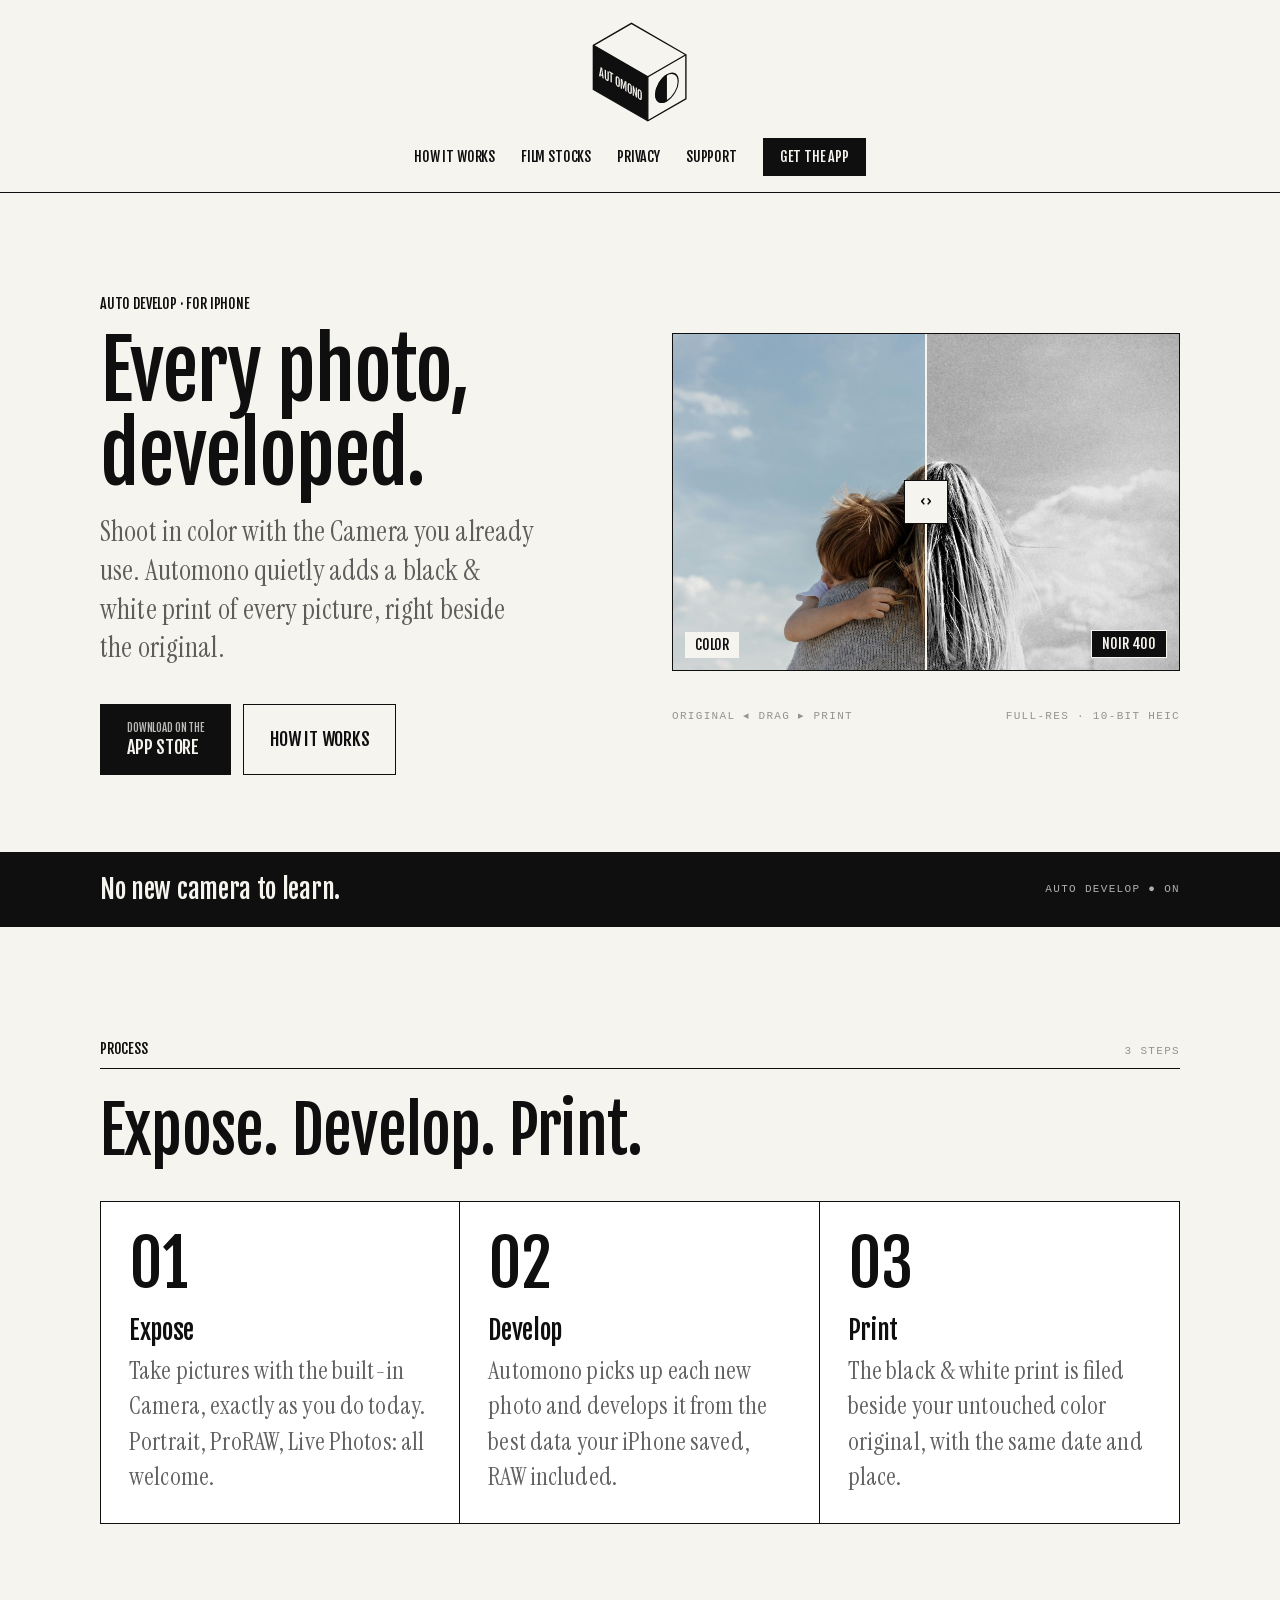
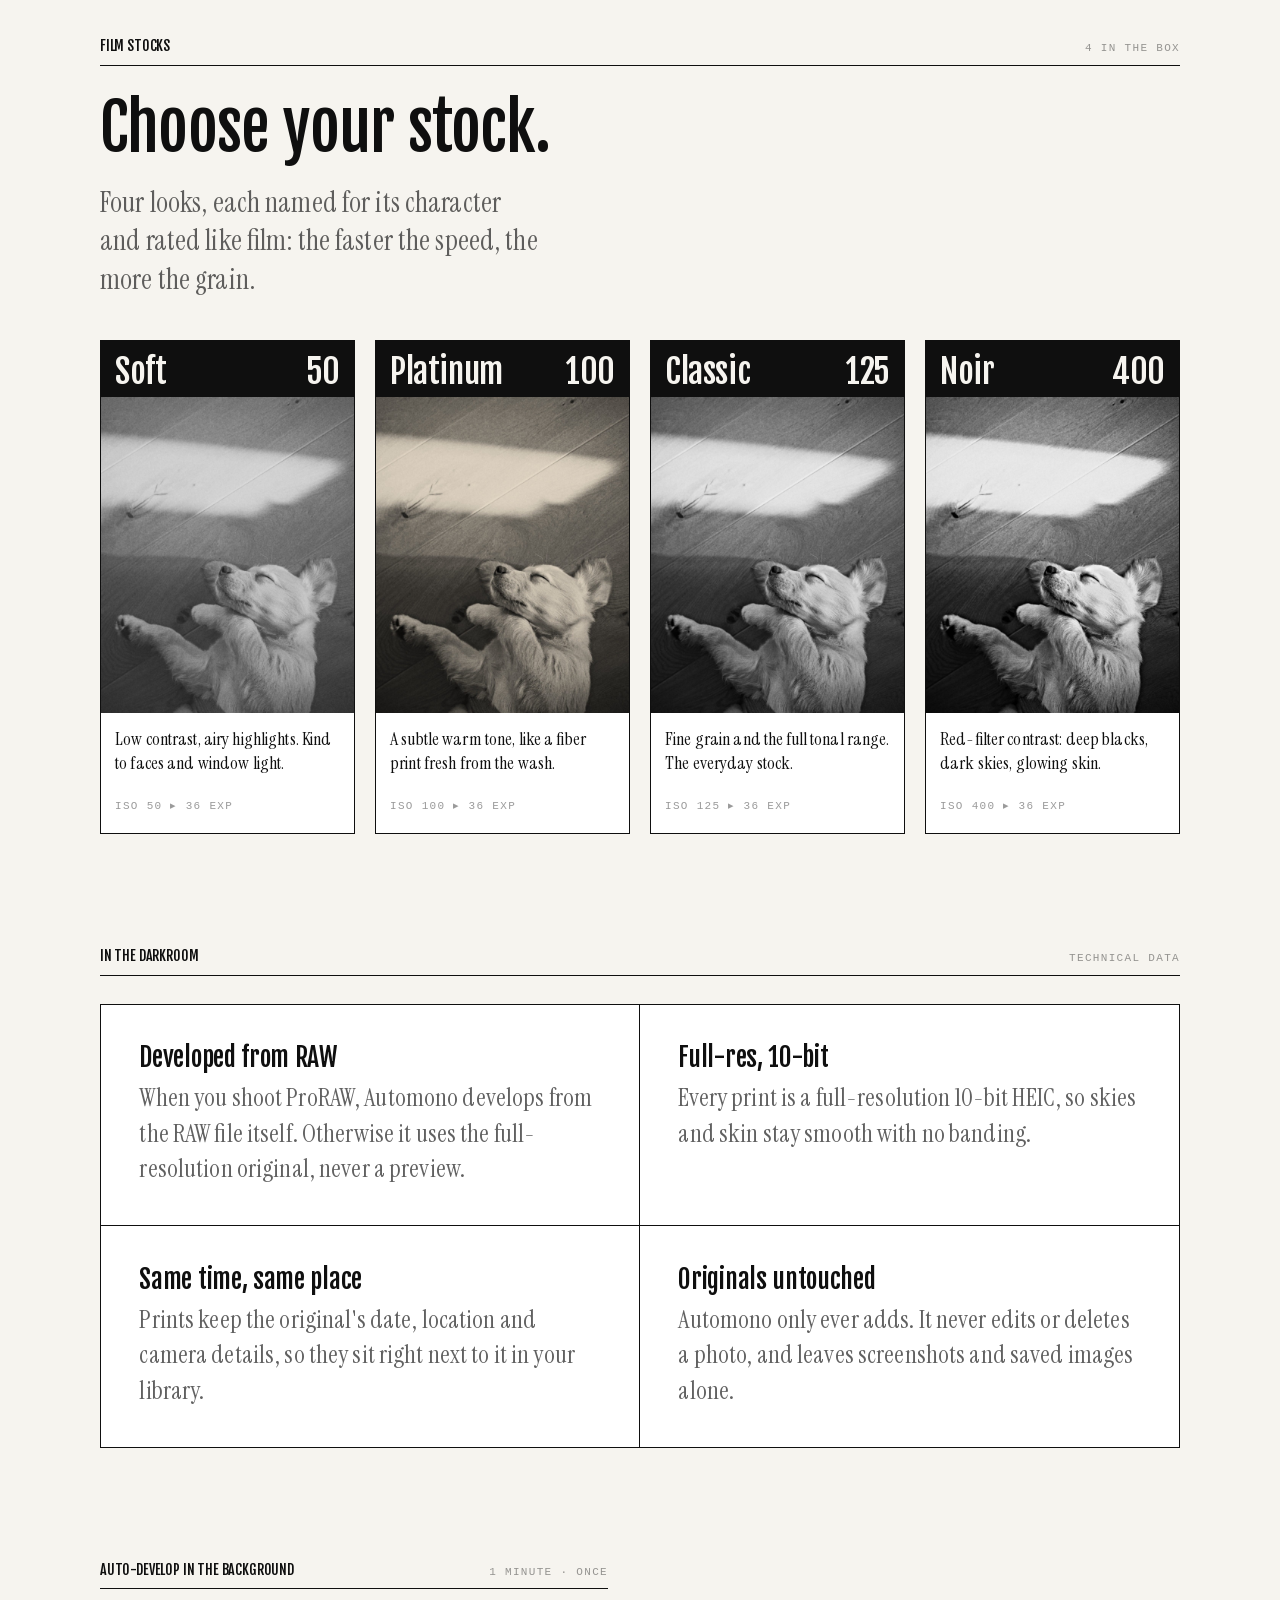
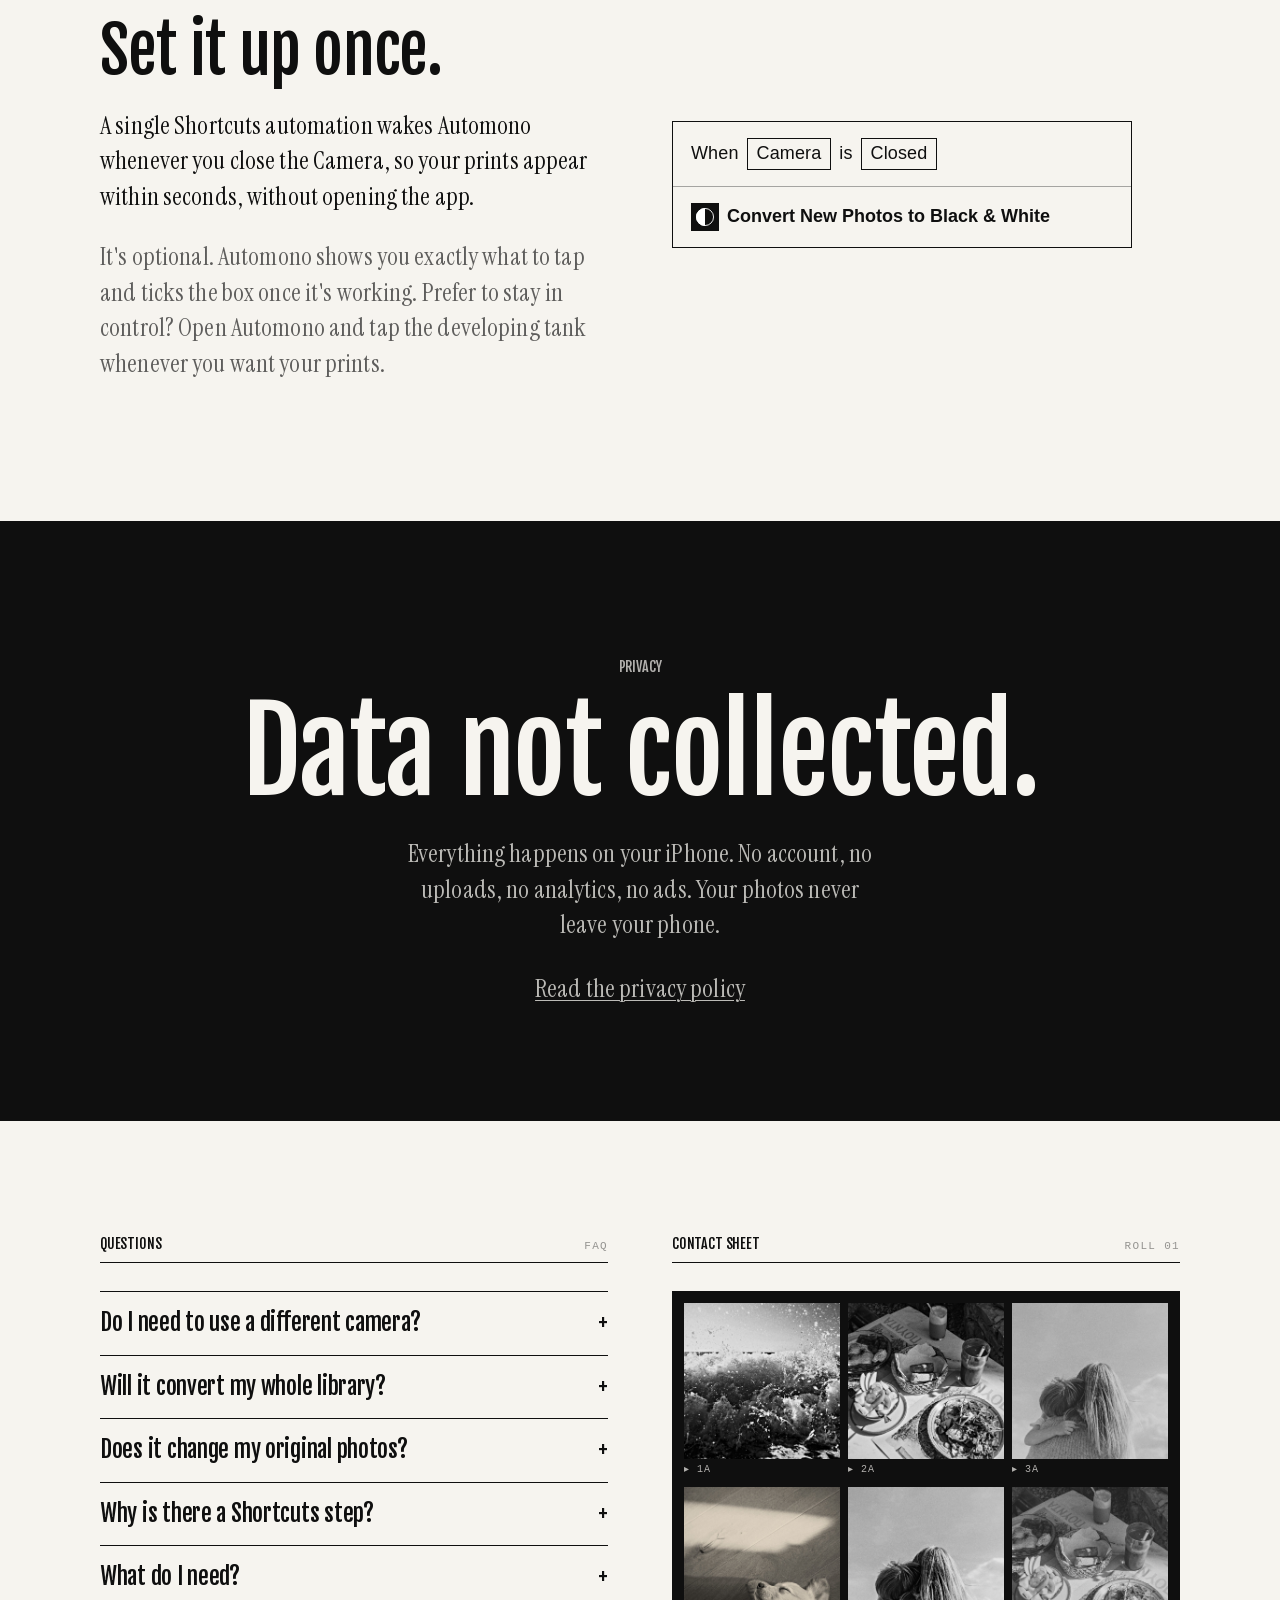
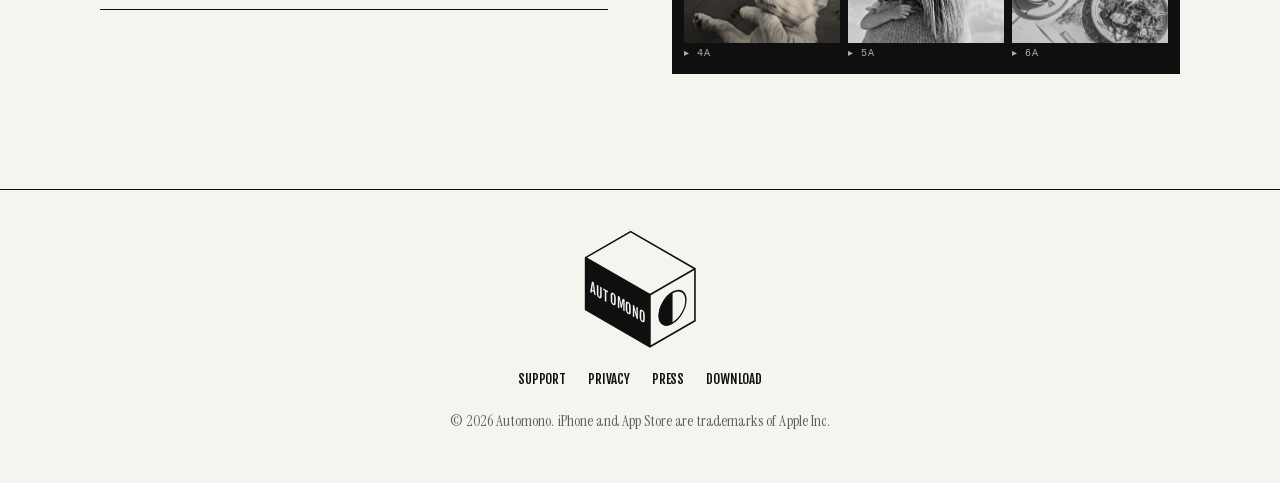
==== commit c2ede530: "Describe the developing tank and optional auto-develop Co-Authored-By: Claude Opus 5.5 <noreply@anth" ====
--- a/index.html
+++ b/index.html
@@ -152,7 +152,7 @@
         <h2 class="h2">Set it up once.</h2>
         <div class="prose">
           <p>A single Shortcuts automation wakes Automono whenever you close the Camera, so your prints appear within seconds, without opening the app.</p>
-          <p class="muted">Automono shows you exactly what to tap and ticks the box once it's working. Prefer to skip it? Automono still catches up every time you open it.</p>
+          <p class="muted">It's optional. Automono shows you exactly what to tap and ticks the box once it's working. Prefer to stay in control? Open Automono and tap the developing tank whenever you want your prints.</p>
         </div>
       </div>
       <div class="automation" role="img" aria-label="Shortcuts automation: When Camera is Closed, Convert New Photos to Black and White">
@@ -185,7 +185,7 @@
           </details>
           <details>
             <summary>Will it convert my whole library?</summary>
-            <p>No. Automono only develops photos taken while “Make black and white copies” is ticked, and skips screenshots and images saved from other apps.</p>
+            <p>No. Automono only develops photos taken after you install it, and skips screenshots and images saved from other apps.</p>
           </details>
           <details>
             <summary>Does it change my original photos?</summary>
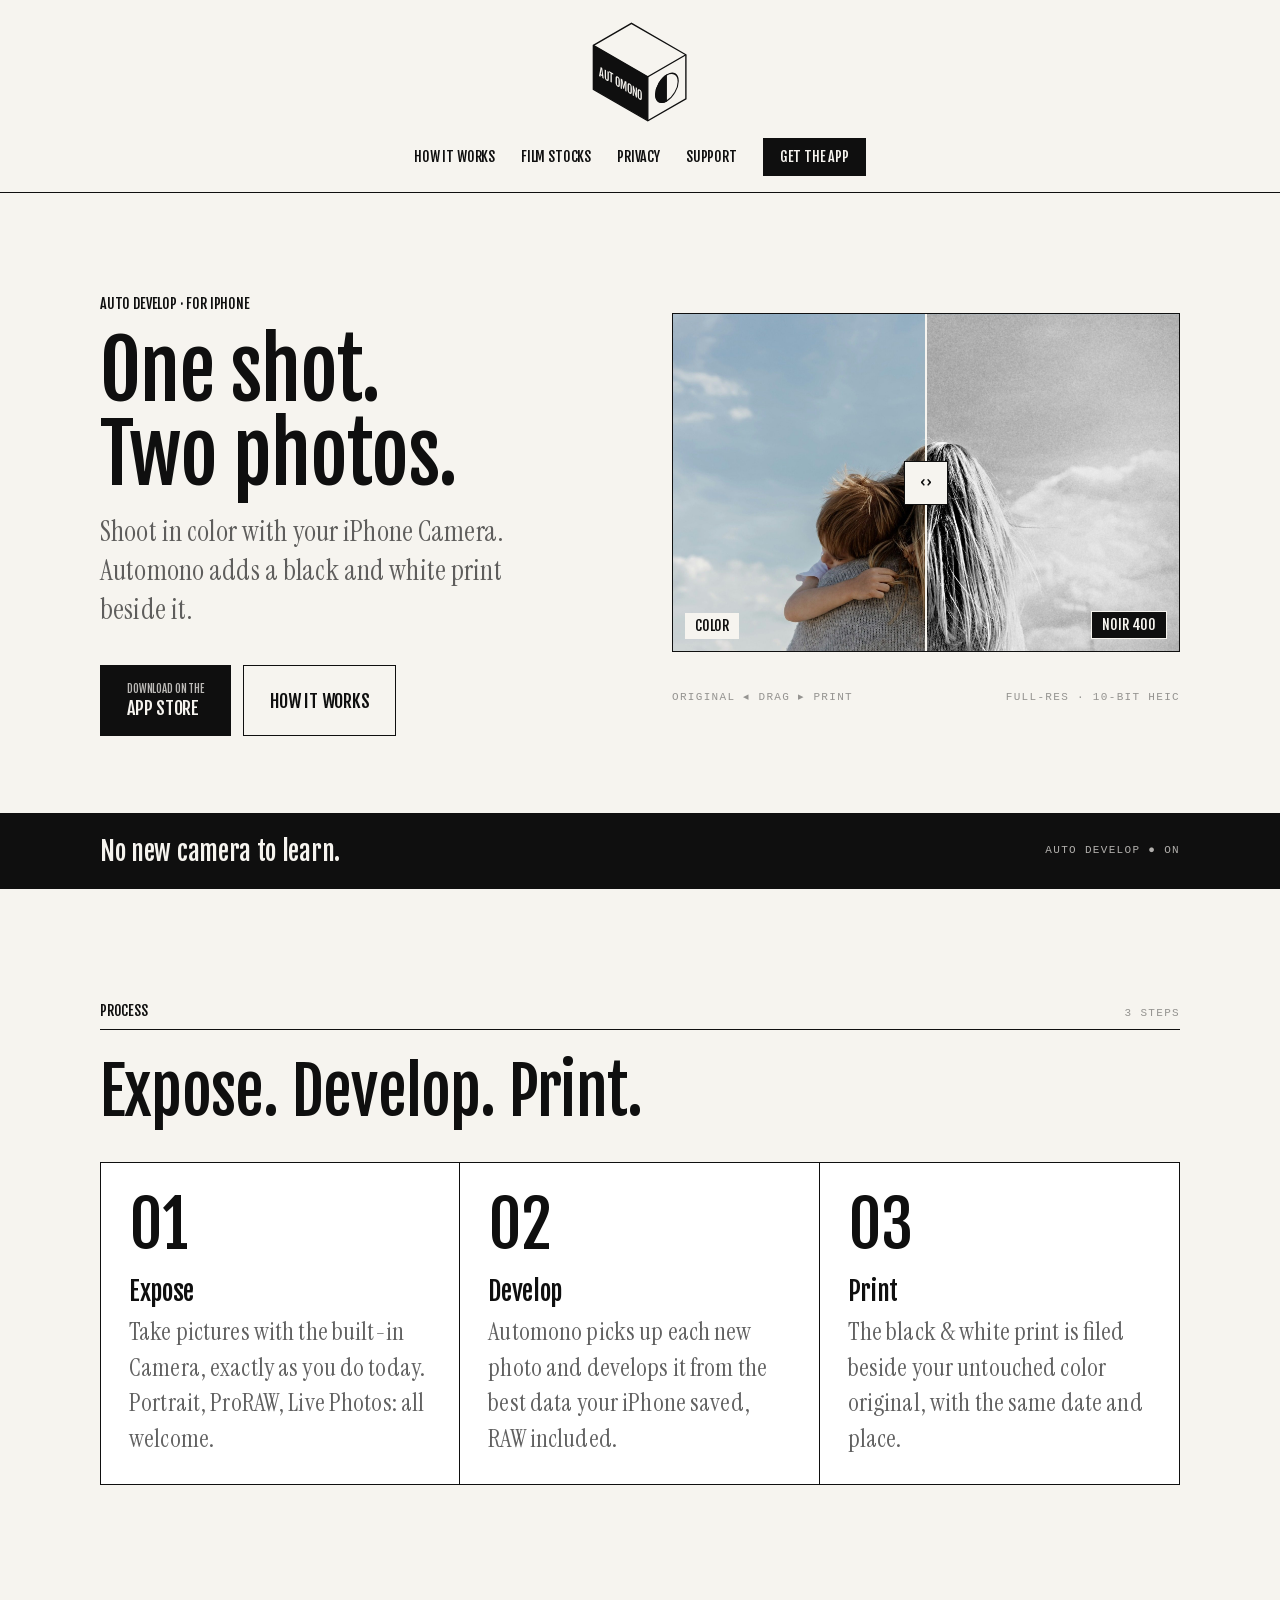
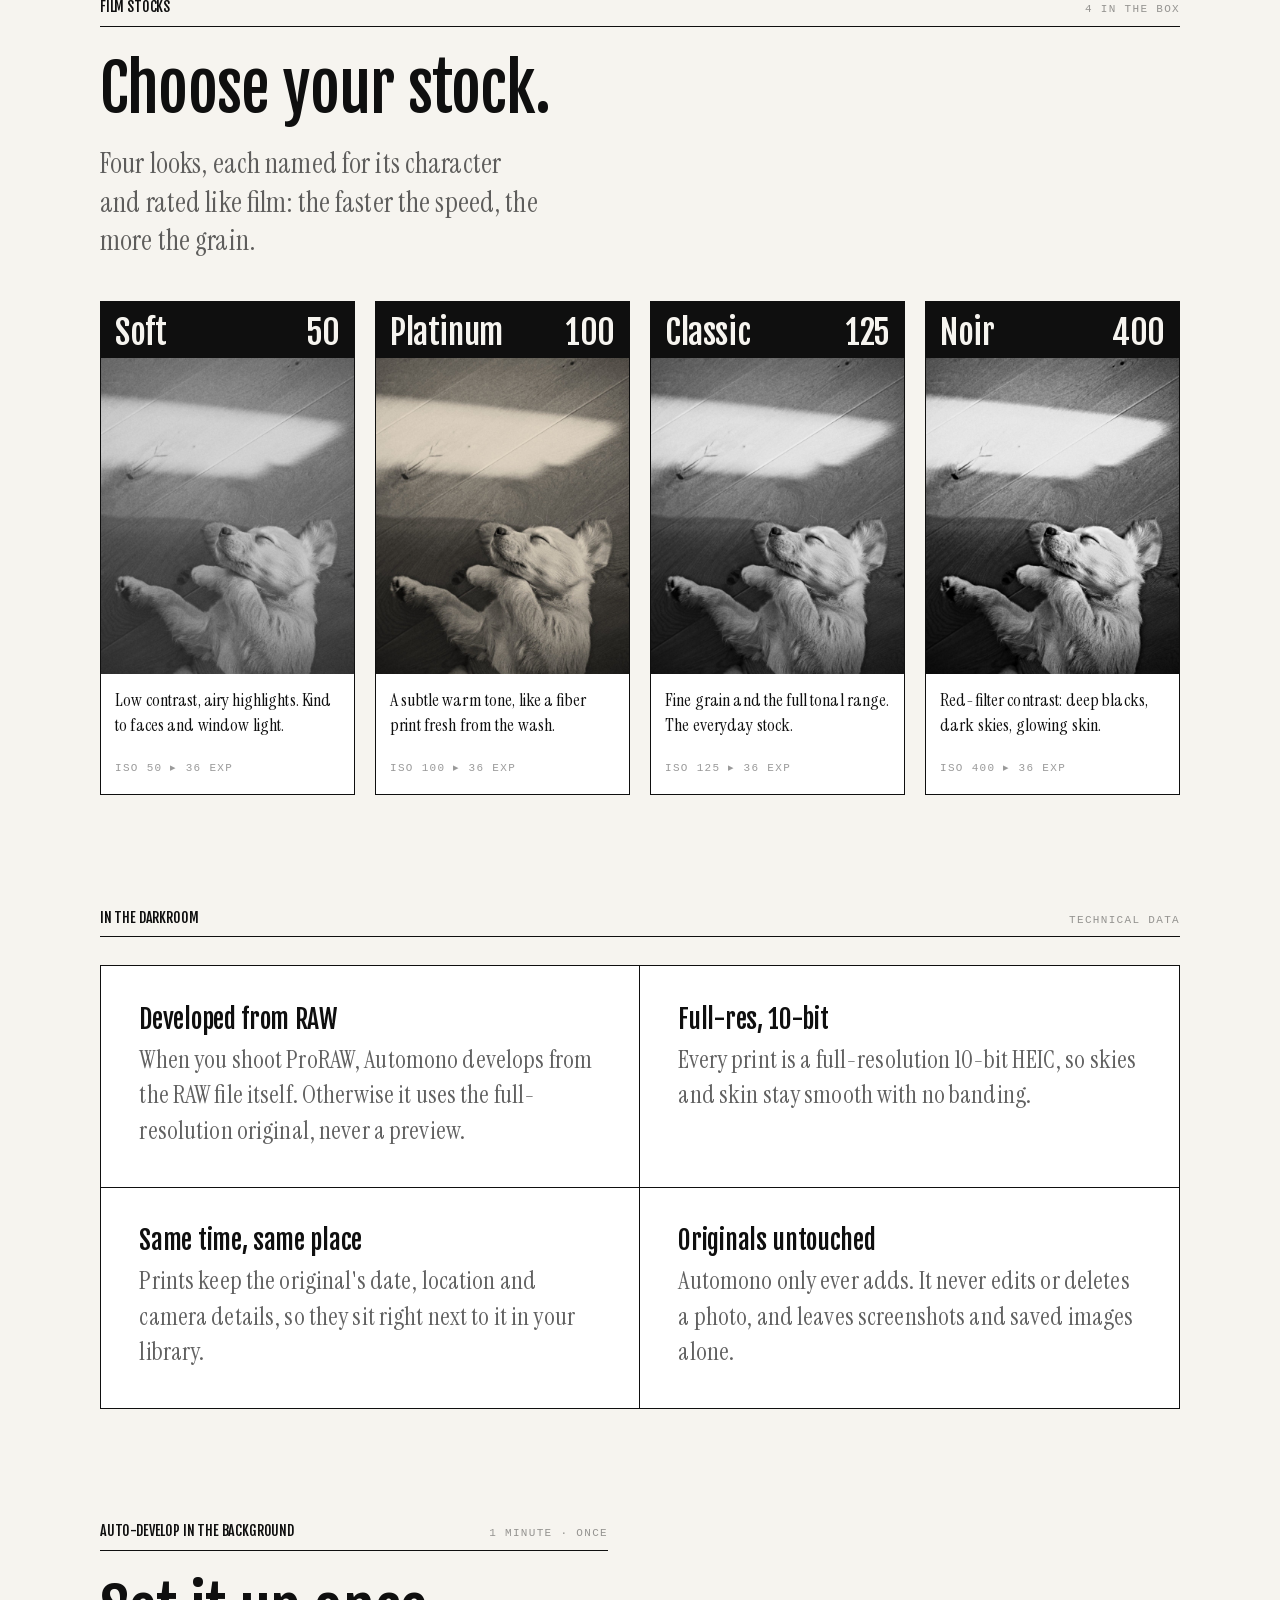
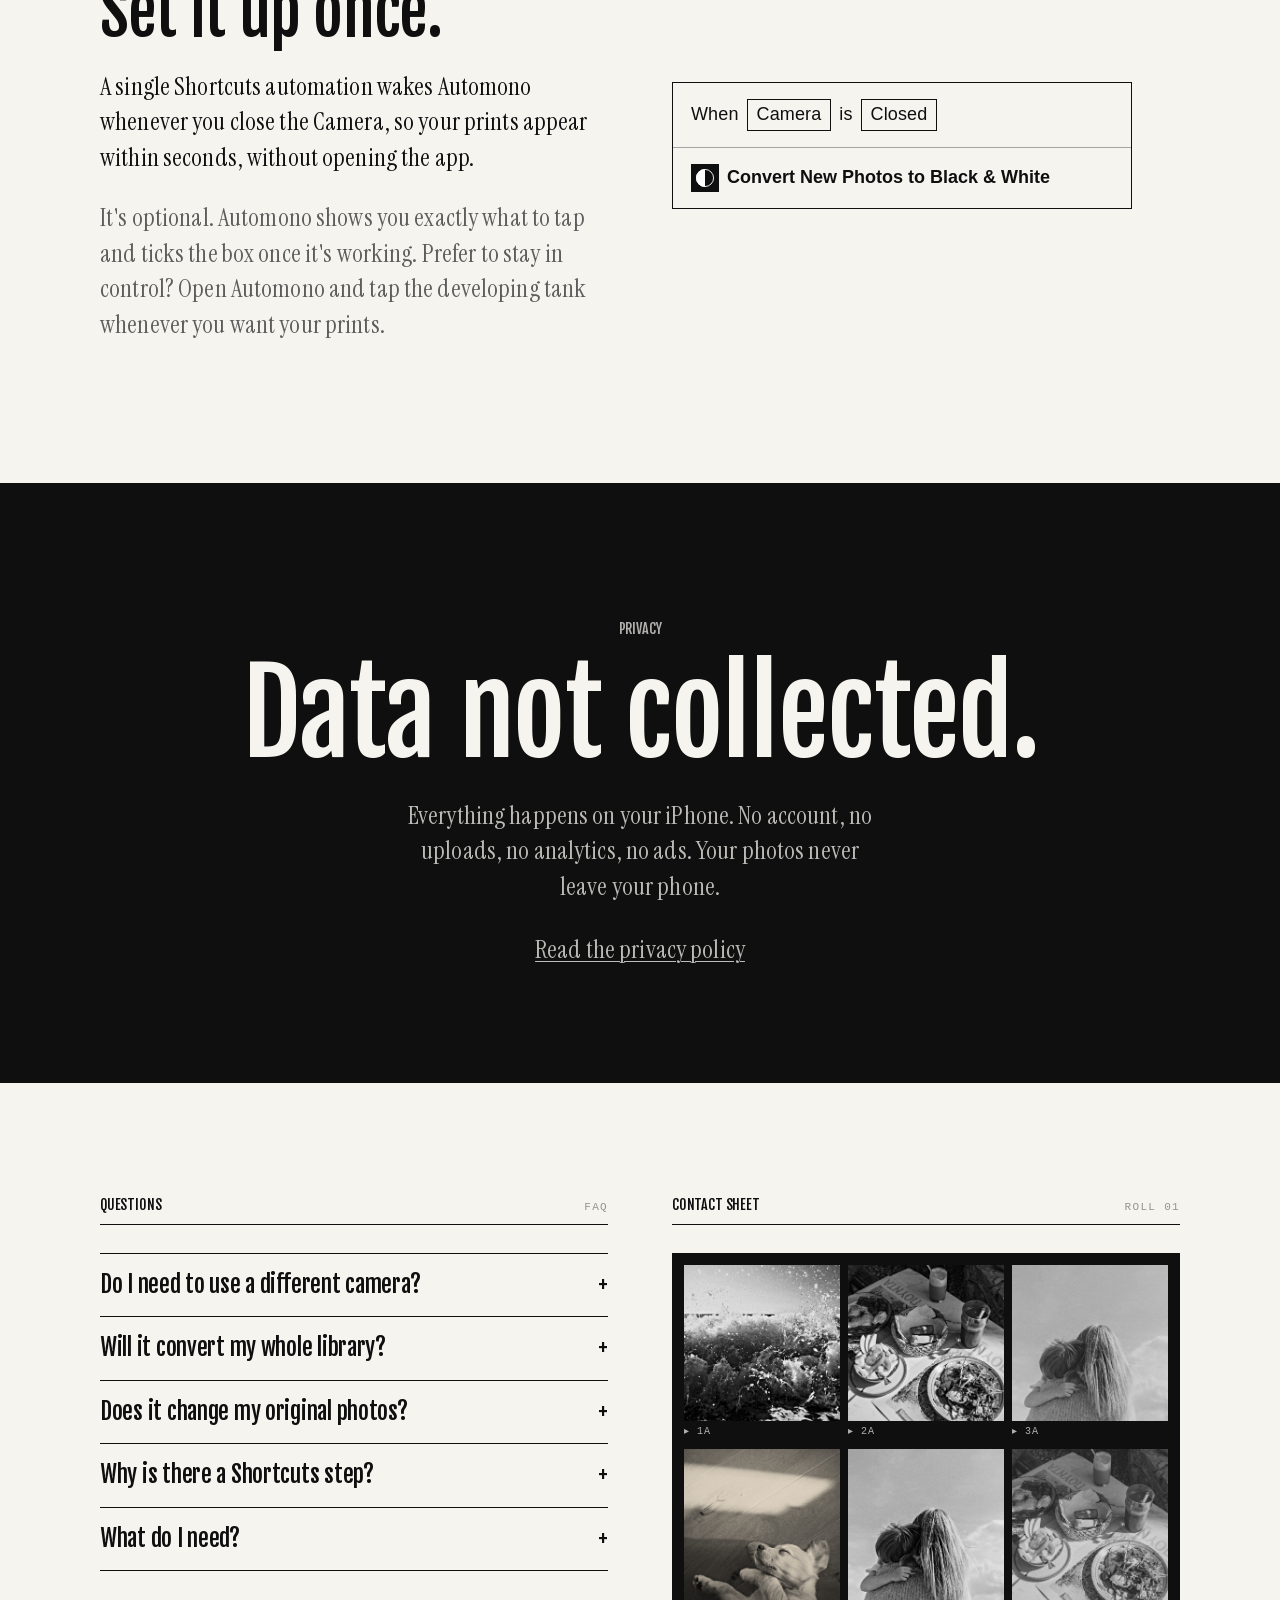
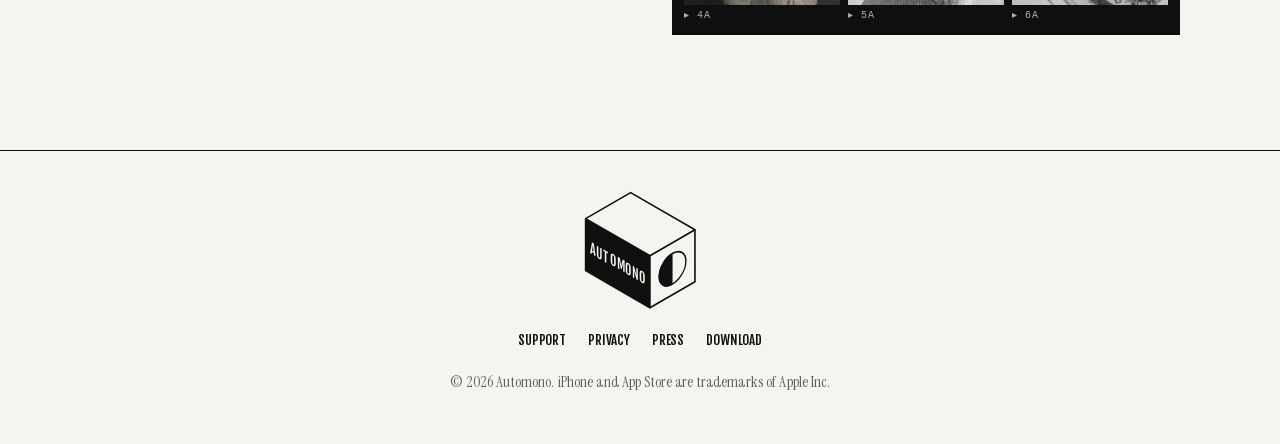
==== commit 6d136222: "Lead with 'One shot. Two photos.' and refresh the press kit Co-Authored-By: Claude Opus 5.5 <noreply" ====
--- a/index.html
+++ b/index.html
@@ -3,9 +3,9 @@
 <head>
   <meta charset="utf-8">
   <meta name="viewport" content="width=device-width, initial-scale=1">
-  <title>Automono — Every photo, developed in black &amp; white</title>
+  <title>Automono — One shot. Two photos. Color and black &amp; white.</title>
   <meta name="description" content="Shoot in color with the iPhone Camera. Automono develops a black & white print of every photo, automatically, from the best data your iPhone saved.">
-  <meta property="og:title" content="Automono — Every photo, developed">
+  <meta property="og:title" content="Automono — One shot. Two photos.">
   <meta property="og:description" content="Shoot in color. Automono adds a black & white print of every photo, automatically.">
   <meta property="og:image" content="images/family-noir.jpg">
   <meta name="theme-color" content="#f6f4ef">
@@ -37,8 +37,8 @@
     <div class="wrap hero-grid">
       <div>
         <p class="label">Auto develop · for iPhone</p>
-        <h1 class="h-display" style="margin-top:18px">Every photo, developed.</h1>
-        <p class="lede">Shoot in color with the Camera you already use. Automono quietly adds a black &amp; white print of every picture, right beside the original.</p>
+        <h1 class="h-display" style="margin-top:18px">One shot.<br>Two photos.</h1>
+        <p class="lede">Shoot in color with your iPhone Camera. Automono adds a black and white print beside&nbsp;it.</p>
         <div class="cta" id="download">
           <a class="btn" href="https://apps.apple.com/app/apple-store/id6830547524?ct=website&amp;mt=8"><span><small>Download on the</small>App Store</span></a>
           <a class="btn btn--ghost" href="#how">How it works</a>
